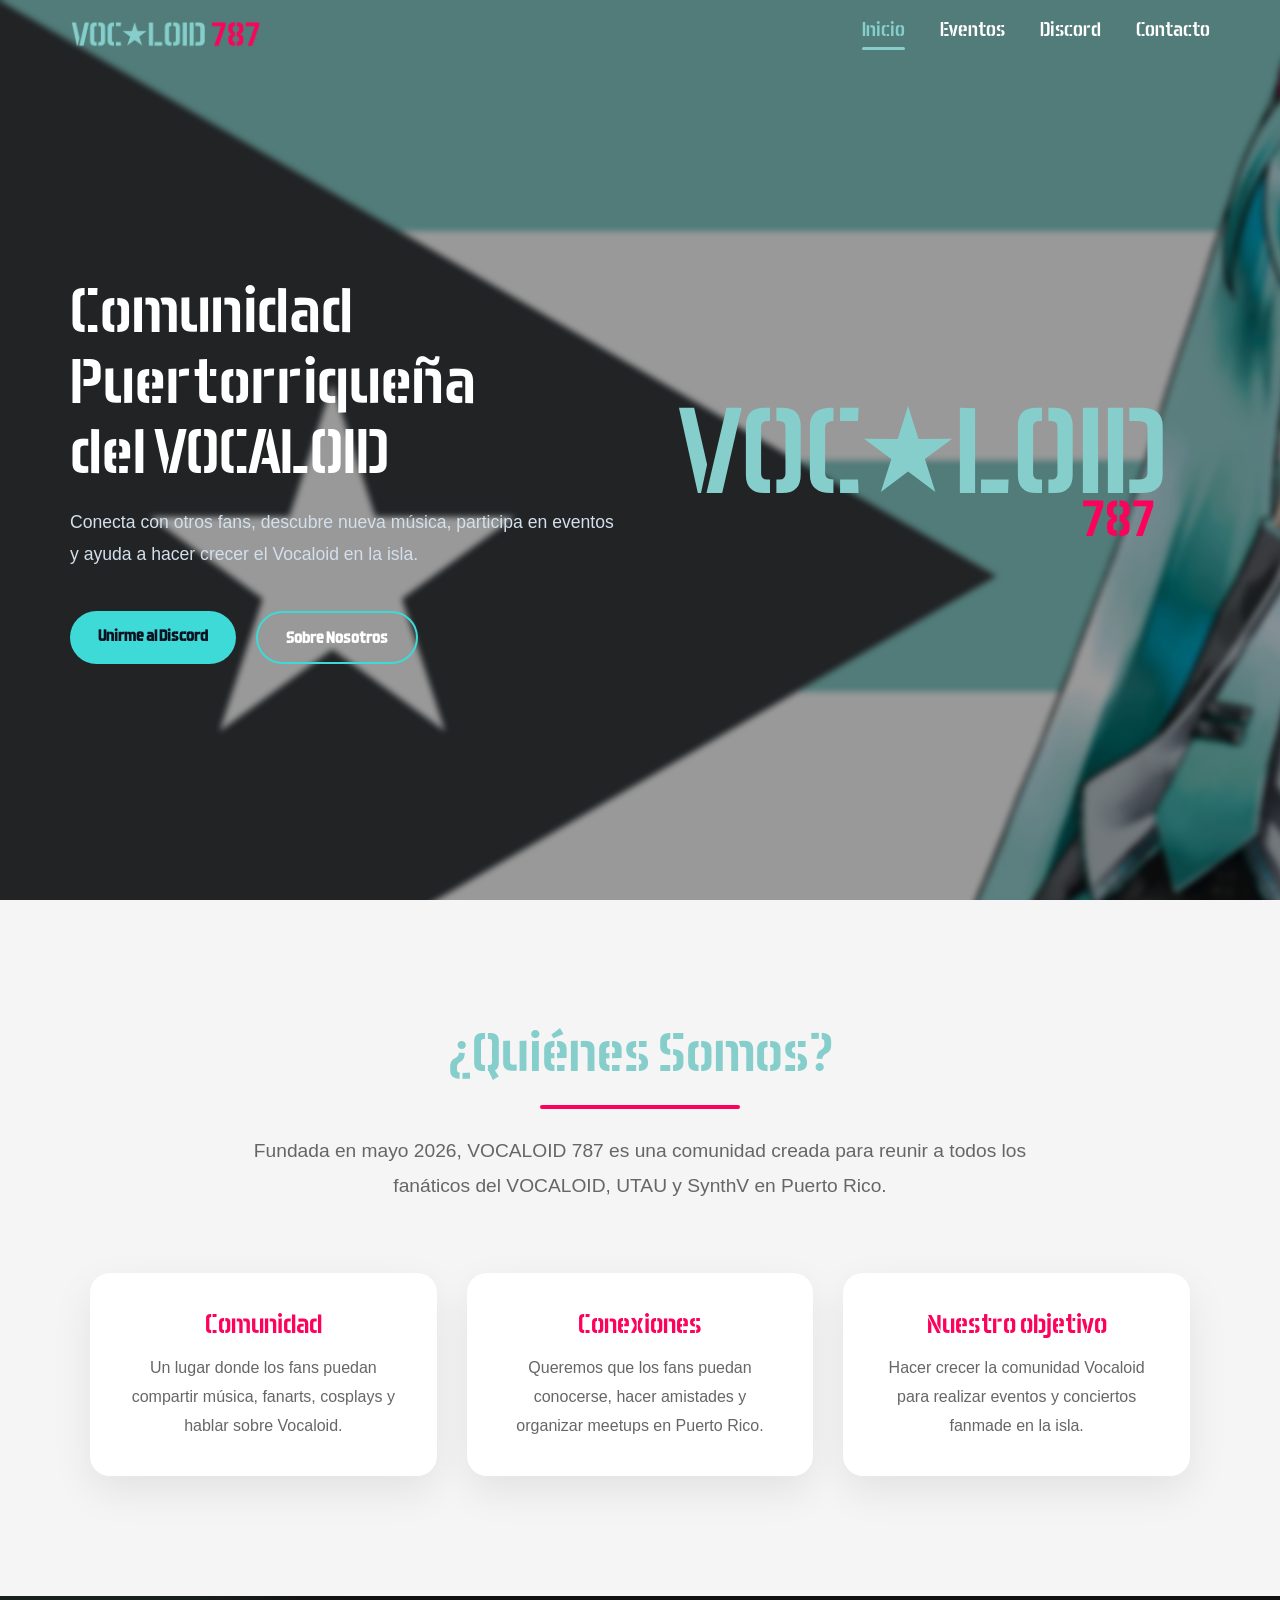
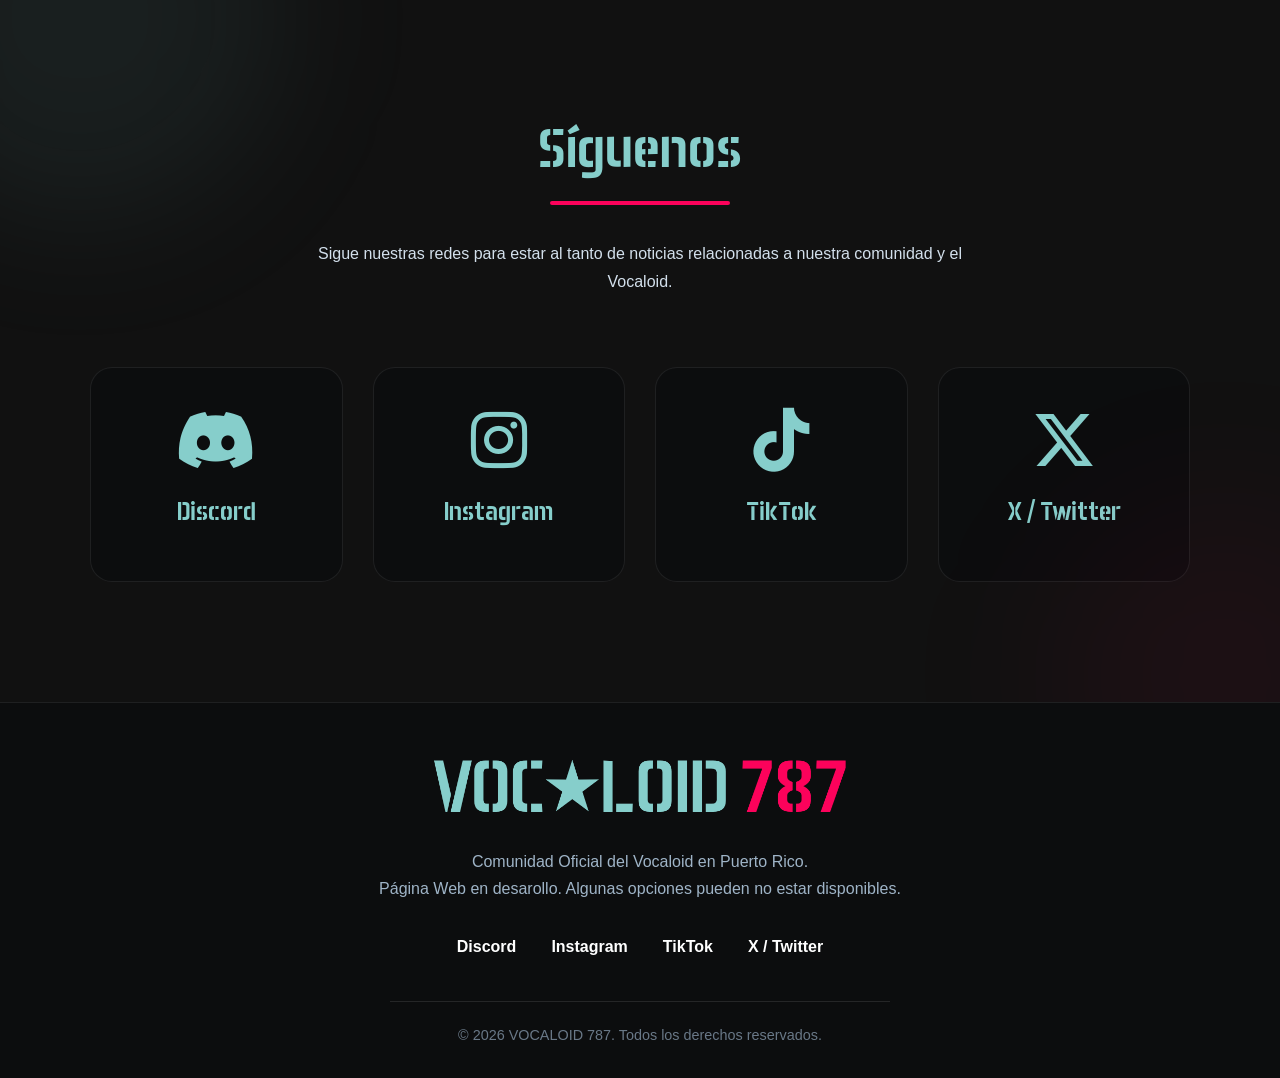
==== index.html @ 1a33de83 "Update index.html" ====
<!DOCTYPE html>
<html lang="es">
<head>
    <meta charset="UTF-8">
    <meta name="viewport" content="width=device-width, initial-scale=1.0">
    <link rel="icon" type="image/png" href="img/icon.png">
    <link rel="stylesheet" href="https://cdnjs.cloudflare.com/ajax/libs/font-awesome/6.7.2/css/all.min.css">
    <link rel="stylesheet" href="css/reset.css?v=4">
    <link rel="stylesheet" href="css/main.css?v=4">
    <title>VOCALOID 787</title>
</head>
<body>

<header>
    <nav class="navbar">

        <a href="index" class="logo-link">
            <img src="img/logo_footer.png" alt="Vocaloid 787 Logo" class="logo">
        </a>

        <ul class="nav-links">
            <li><a href="index" class="active">Inicio</a></li>
            <li><a href="eventos">Eventos</a></li>
            <li><a href="ds">Discord</a></li>
            <li><a href="contacto">Contacto</a></li>
        </ul>

        <button class="menu-toggle" aria-label="Abrir menú">

            <span class="bar"></span>
            <span class="bar"></span>
            <span class="bar"></span>

        </button>

    </nav>
</header>
<div class="menu-overlay"></div>

<section class="hero">

    <div class="hero-content">

        <h1>Comunidad Puertorriqueña <br>del VOCALOID</h1>

        <p>
            Conecta con otros fans, descubre nueva música,
            participa en eventos y ayuda a hacer crecer
            el Vocaloid en la isla.
        </p>

        <div class="buttons">
            <a href="ds" class="btn primary">Unirme al Discord</a>
            <a href="#about_us" class="btn secondary">Sobre Nosotros</a>
        </div>
    </div>

    <div class="hero-image">

        <img src="img/logo_transparent.png" alt="Vocaloid 787 Logo">

    </div>

</section>
<section class="about-us" id="about_us">

    <div class="about-container">

        <h2>¿Quiénes Somos?</h2>

        <p class="about-intro reveal">
            Fundada en mayo 2026, <b>VOCALOID 787</b> es una comunidad creada para reunir a todos los
            fanáticos del VOCALOID, UTAU y SynthV en Puerto Rico.
        </p>

        <div class="about-grid">

            <div class="about-card reveal">
                <h3>Comunidad</h3>
                <p>
                    Un lugar donde los fans puedan compartir música,
                    fanarts, cosplays y hablar sobre Vocaloid.
                </p>
            </div>

            <div class="about-card reveal">
                <h3>Conexiones</h3>
                <p>
                    Queremos que los fans puedan conocerse, hacer amistades
                    y organizar meetups en Puerto Rico.
                </p>
            </div>

            <div class="about-card reveal">
                <h3>Nuestro objetivo</h3>
                <p>
                    Hacer crecer la comunidad Vocaloid para realizar eventos
                    y conciertos fanmade en la isla.
                </p>
            </div>

        </div>

    </div>

</section>
<section class="socials">

    <div class="socials-container">

        <h2 class="reveal">Síguenos</h2>

        <p class="socials-intro reveal">

            Sigue nuestras redes para estar al tanto de noticias
            relacionadas a nuestra comunidad y el Vocaloid.

        </p>

        <div class="socials-grid">

            <a href="https://discord.gg/kscYdP2XNV"
               target="_blank"
               class="social-card reveal">

                <i class="fa-brands fa-discord"></i>

                <h3>Discord</h3>

            </a>

            <a href="https://www.instagram.com/vocaloid787/"
               target="_blank"
               class="social-card reveal">

                <i class="fa-brands fa-instagram"></i>

                <h3>Instagram</h3>

            </a>

            <a href="https://www.tiktok.com/@vocaloid787"
               target="_blank"
               class="social-card reveal">

                <i class="fa-brands fa-tiktok"></i>

                <h3>TikTok</h3>

            </a>

            <a href="https://x.com/Vocaloid787"
               target="_blank"
               class="social-card reveal">

                <i class="fa-brands fa-x-twitter"></i>

                <h3>X / Twitter</h3>

            </a>

        </div>

    </div>

</section>
<footer>

    <div class="footer-content">

            <img 
                src="img/logo_footer.png" 
                alt="VOCALOID 787"
                class="footer-logo"
            >

            <p class="footer-description">
                Comunidad Oficial del Vocaloid en Puerto Rico.
                <br>
                <i>Página Web en desarollo. Algunas opciones pueden no estar disponibles.</i>
            </p>


            <div class="footer-social">

                <a href="https://discord.gg/kscYdP2XNV">Discord</a>
                <a href="https://www.instagram.com/vocaloid787/">Instagram</a>
                <a href="https://www.tiktok.com/@vocaloid787">TikTok</a>
                <a href="https://x.com/Vocaloid787">X / Twitter</a>

            </div>


            <div class="footer-line"></div>


            <p class="footer-copy">
                © 2026 VOCALOID 787. Todos los derechos reservados.
            </p>


        </div>


</footer>


<button id="backToTop">

    ↑
    <span>Ir Arriba</span>

</button>

<script src="js/script.js?v=2" defer></script>

</body>
</html>
---- css/main.css ----
@font-face {
  font-family: "Miku";
  src: url('../font/Miku.ttf') format('truetype');
}
html {
    scroll-behavior:smooth;
}
*{
    margin:0;
    padding:0;
    box-sizing:border-box;
    
}

body{
    font-family:"Miku",sans-serif;
    /*background:#07111f;*/
    background-image: url(../img/hero_background.png);
    background-size: 1920px;
    /*background-size:cover;
    background-position:center;
    background-repeat:no-repeat;*/
    display:flex;
    flex-direction:column;
    min-height:100vh;
    color:white;
    padding-top:80px;

    animation:fadeIn .8s ease;
}

/* NAVBAR */

header{
    position:fixed;
    top:0;
    left:0;
    width:100%;
    z-index:999;

    /*backdrop-filter:blur(5px);
    /*border-bottom:1px solid rgba(255,255,255,.08);*/

    transition:.3s;
}

header.scrolled{

    background: #0C0D0E;
    box-shadow:0 8px 30px rgba(0,0,0,.35);

}

.navbar{
    max-width:1200px;
    margin:auto;

    display:flex;
    justify-content:space-between;
    align-items:center;

    padding:18px 30px;

    background: transparent;

}

.logo{
    height: 30px;
    width: auto;

    object-fit: contain;

    aspect-ratio: auto;

    display: block;

    animation:logoAppear .8s ease;
}

.nav-links{
    display:flex;
    list-style:none;
    gap:35px;
}

.nav-links a{
    text-decoration:none;
    color:white;
    font-size: 20px;
    transition:.3s;
}

.nav-links a:hover{
    color:#86cecb;
}

.nav-links a.active{

    color:#86cecb;

}

.nav-links a.active::after{

    content:"";

    display:block;

    width:100%;

    height:3px;

    background:#86cecb;

    margin-top:6px;

    border-radius:20px;

}

.menu-overlay{

    position:fixed;

    inset:0;

    background:rgba(0,0,0,.45);

    opacity:0;

    visibility:hidden;

    transition:.35s;

    z-index:998;

}

.menu-overlay.active{

    opacity:1;

    visibility:visible;

}

/* HERO */

.hero{
    /*min-height:50vh;*/
    min-height:calc(100vh - 80px);

    display:flex;
    justify-content:space-between;
    align-items:center;

    max-width:1200px;
    margin:auto;

    padding:10px 30px 50px;
}

.hero-content{
    flex:1;

    animation:slideLeft 1s ease forwards;
}

.tag{
    display:inline-block;
    background:#173653;
    color:#67fff8;

    padding:8px 16px;
    border-radius:30px;

    margin-bottom:25px;
}

.hero h1{
    font-size:4rem;
    line-height:1.1;
    margin-bottom:20px;
}

.hero p{
    color:#d3e0ec;
    font-family: Inter, sans-serif;
    font-size:1.1rem;
    max-width:550px;
    line-height:1.8;
}

.buttons{
    margin-top:40px;
    display:flex;
    gap:20px;
}

.btn{
    /*padding:15px 28px;
    border-radius:50px;
    text-decoration:none;
    font-weight: 600;
    transition:.3s;*/

    padding:15px 28px;

    border-radius:50px;

    text-decoration:none;

    font-weight:600;

    transition:.3s;

}

.btn:hover{

    transform:translateY(-5px) scale(1.04);

    box-shadow:0 10px 25px rgba(61,218,215,.35);

}

.primary{
    background:#3ddad7;
    color:#07111f;
}

.primary:hover{
    transform:translateY(-4px);
}

.secondary{
    border:2px solid #3ddad7;
    color:white;
}

.secondary:hover{
    background:#3ddad7;
    color:#07111f;
}

.stats{
    display:flex;
    gap:60px;
    margin-top:70px;
}

.stats h2{
    color:#3ddad7;
    font-size:2rem;
}

.stats span{
    color:#9fb4c7;
}

/* IMAGE */

.hero-image{
    flex:1;
    display:flex;
    justify-content:center;

    animation:slideRight 1s ease forwards;
}

.hero-image img{
    width:100%;
    max-width:520px;
    animation:float 5s ease-in-out infinite;
}

/* Floating animation */

@keyframes float{

    0%{
        transform:translateY(0px);
    }

    50%{
        transform:translateY(-20px);
    }

    100%{
        transform:translateY(0px);
    }

}

/* About us Section*/

.about-us{

    background:#f5f5f5;
    color:#333;

    padding:120px 20px;

}

.about-container{

    max-width:1100px;
    margin:auto;
    text-align:center;

}

.about-us h2{

    color:#86cecb;
    font-size:3.5rem;
    margin-bottom:25px;

}

.about-us h2::after{

    content:"";

    display:block;

    width: 200px;

    height:4px;

    background:#fc025b;

    margin: 20px auto 0;

    border-radius:20px;

}

.about-card h3{

    color:#fc025b;

    margin-bottom:15px;

    font-size:1.7rem;

}


.about-intro{

    max-width:800px;
    margin:auto;

    color:#666;

    font-size:1.2rem;
    line-height:1.8;

    margin-bottom:70px;

    font-family:Inter,sans-serif;

}

.about-grid{

    display:grid;

    grid-template-columns:repeat(auto-fit,minmax(250px,1fr));

    gap:30px;

}

.about-card{

    background:white;

    padding:35px;

    border-radius:20px;

    box-shadow:0 15px 40px rgba(0,0,0,.08);

    transition:.3s;

}


.about-card:hover{

    transform:translateY(-10px);

    border: 3px solid #86cecb;
    

}

.about-card p{

    color:#666;

    line-height:1.8;

    font-family:Inter,sans-serif;

}

.about-card:nth-child(1){

    transition-delay:.1s;

}

.about-card:nth-child(2){

    transition-delay:.3s;

}

.about-card:nth-child(3){

    transition-delay:.5s;

}

/* SOCIALS */

.socials{

    padding:120px 20px;

    position:relative;

    overflow:hidden;

    background:#111;

}

.socials::before{

    content:"";

    position:absolute;

    width:400px;
    height:400px;

    border-radius:50%;

    background:rgba(134,206,203,.08);

    top:-180px;
    left:-120px;

    filter:blur(70px);

}

.socials::after{

    content:"";

    position:absolute;

    width:350px;
    height:350px;

    border-radius:50%;

    background:rgba(252,2,91,.05);

    bottom:-150px;
    right:-120px;

    filter:blur(80px);

}

.socials-container{

    max-width:1100px;

    margin:auto;

    text-align:center;

}

.socials h2{

    font-size:3.5rem;

    color:#86cecb;

}

.socials h2::after{

    content:"";

    display:block;

    width:180px;

    height:4px;

    background:#fc025b;

    margin:20px auto 0;

    border-radius:30px;

}

.socials-intro{

    margin:35px auto 70px;

    max-width:700px;

    color:#d3e0ec;

    font-family:Inter,sans-serif;

    line-height:1.8;

}

.socials-grid{

    display:grid;

    grid-template-columns:repeat(auto-fit,minmax(220px,1fr));

    gap:30px;

}

.social-card{

    background:#0C0D0E;

    border:1px solid rgba(255,255,255,.08);

    border-radius:22px;

    padding:40px 30px;

    text-decoration:none;

    color:white;

    transition:.35s;

}

.social-card:hover{

    transform:translateY(-12px);

    border-color:#86cecb;

    box-shadow:0 15px 40px rgba(134,206,203,.2);

}

.social-card img{

    width:70px;

    margin-bottom:25px;

}

.social-card h3{

    font-size:1.6rem;

    margin-bottom:15px;

    color:#86cecb;

}

.social-card p{

    font-family:Inter,sans-serif;

    color:#b8c4cf;

    line-height:1.7;

}

.social-card i{

    font-size:4rem;

    color:#86cecb;

    margin-bottom:25px;

    transition:.3s;

}

.social-card:hover i{

    transform:scale(1.15) rotate(5deg);

    color:#3ddad7;

}



.social-card:nth-child(1){

    transition-delay:.1s;

}

.social-card:nth-child(2){

    transition-delay:.25s;

}

.social-card:nth-child(3){

    transition-delay:.4s;

}

.social-card:nth-child(4){

    transition-delay:.55s;

}

/* Button to top*/
#backToTop{

    position:fixed;

    right:20px;
    bottom:54px;

    background:none;

    border:none;

    color:#86cecb;

    cursor:pointer;

    display:flex;

    flex-direction:column;

    align-items:center;

    gap:10px;


    opacity:0;

    pointer-events:none;

    transition:.3s;

}


#backToTop span{

    writing-mode:vertical-rl;

    transform:rotate(180deg);

    font-family:Inter,sans-serif;

    font-size:.8rem;

    font-weight:bold;

}


#backToTop.show{

    opacity:1;

    pointer-events:auto;

}


#backToTop:hover{

    color:#4de8e1;

}

/*CONTACT*/

.contact-section{

    background:#f5f5f5;

    padding:120px 20px;

}

.contact-container{

    max-width:1200px;

    margin:auto;

    display:grid;

    grid-template-columns:1fr 1fr;

    gap:60px;

    align-items:center;

}

.contact-info h2{

    font-size:3rem;

    color:#86cecb;

    margin-bottom:20px;

}

.contact-info p{

    font-family:Inter,sans-serif;

    color: #666;

    line-height:1.8;

    margin-bottom:40px;

}

.contact-details{

    display:flex;

    flex-direction:column;

    gap:25px;

}

.contact-item h3{

    color:#fc025b;

    margin-bottom:5px;

}

.contact-item span{

    font-family:Inter,sans-serif;

    color: #666;

}

.contact-item:nth-child(1){

    transition-delay:.15s;

}

.contact-item:nth-child(2){

    transition-delay:.3s;

}

.contact-item:nth-child(3){

    transition-delay:.45s;

}

.contact-form{

    background: #0C0D0E;

    backdrop-filter:blur(20px);

    border:1px solid rgba(255,255,255,.08);

    border-radius:25px;

    padding:40px;

    box-shadow:0 15px 45px rgba(0,0,0,.35);

    opacity:0;

    transform:translateX(80px) scale(.95);

    transition:all .9s ease;

}

.contact-form.active{

    opacity:1;

    transform:translateX(0) scale(1);

}

.input-group{

    margin-bottom:20px;

}

.contact-form input,
.contact-form textarea{

    width:100%;

    padding:18px 20px;

    border:none;

    border-radius:15px;

    background:rgba(255,255,255,.08);

    color:white;

    font-size:16px;

    font-family:Inter,sans-serif;

    outline:none;

    transition:.35s;

}

.contact-form textarea{

    resize:none;

}

.contact-form input::placeholder,
.contact-form textarea::placeholder{

    color:#9fb4c7;

}

.contact-form input:focus,
.contact-form textarea:focus{

    border:2px solid #86cecb;

    box-shadow:
        0 0 8px rgba(134,206,203,.35),
        0 0 20px rgba(134,206,203,.15);

    background:rgba(255,255,255,.1);

    transform:translateY(-3px);

    /*box-shadow:0 8px 20px rgba(61,218,215,.15);*/

    

}

.send-btn{

    width:100%;

    padding:18px;

    border:none;

    border-radius:50px;

    background:#3ddad7;

    color:#07111f;

    font-family:"Miku",sans-serif;

    font-size:1.2rem;

    cursor:pointer;

    transition:.3s;

}

.send-btn:hover{

    transform:translateY(-5px) scale(1.03);

    box-shadow:0 12px 30px rgba(61,218,215,.35);

}

.send-btn:active{

    transform:scale(.97);

}

/* toast */

.toast{

    position:fixed;

    top:100px;
    right:25px;

    background:#111;

    color:white;

    padding:18px 26px;

    border-left:5px solid #3ddad7;

    border-radius:15px;

    box-shadow:0 15px 35px rgba(0,0,0,.25);

    font-family:Inter,sans-serif;

    opacity:0;

    transform:translateX(120%);

    transition:.35s;

    z-index:99999;

}

.toast.show{

    opacity:1;

    transform:translateX(0);

}

.toast.success{

    border-color:#3ddad7;

}

.toast.error{

    border-color:#fc025b;

}

/* FOOTER */

footer{

    background:#0C0D0E;

    border-top:1px solid rgba(255,255,255,.08);

    padding:50px 20px 35px;

}


.footer-content{

    max-width:900px;

    margin:auto;

    text-align:center;

}


/* LOGO */

.footer-logo{

    width:420px;

    max-width:80%;

    margin-bottom:25px;

}


/* DESCRIPTION */

.footer-description{

    font-family:Inter,sans-serif;

    color:#9fb4c7;

    line-height:1.7;

    margin-bottom:35px;

}



/* SOCIAL LINKS */

.footer-social{

    display:flex;

    justify-content:center;

    gap:35px;

}


.footer-social a{

    font-family:Inter,sans-serif;

    color:white;

    text-decoration:none;

    font-weight:600;

    transition:.3s;

}


.footer-social a:hover{

    color:#86cecb;

}


/* LINE */

.footer-line{

    height:1px;

    background:rgba(255,255,255,.1);

    max-width:500px;

    margin:45px auto 25px;

}


/* COPYRIGHT */

.footer-copy{

    font-family:Inter,sans-serif;

    color:#697887;

    font-size:.9rem;

}

.menu-toggle{

    display:none;

    background:none;
    border:none;

    cursor:pointer;

    z-index:1001;

    padding:8px;

}

.bar{

    display:block;

    width:26px;

    height:3px;

    margin:5px auto;

    background:white;

    border-radius:20px;

    transition:all .35s ease;

}

.menu-toggle.active .bar:nth-child(1){

    transform:translateY(8px) rotate(45deg);

}

.menu-toggle.active .bar:nth-child(2){

    opacity:0;

}

.menu-toggle.active .bar:nth-child(3){

    transform:translateY(-8px) rotate(-45deg);

}

/* PAGE LOAD ANIMATIONS */

@keyframes fadeIn{

    from{
        opacity:0;
    }

    to{
        opacity:1;
    }

}

@keyframes slideLeft{

    from{
        opacity:0;
        transform:translateX(-80px);
    }

    to{
        opacity:1;
        transform:translateX(0);
    }

}

@keyframes slideRight{

    from{
        opacity:0;
        transform:translateX(80px);
    }

    to{
        opacity:1;
        transform:translateX(0);
    }

}

@keyframes logoAppear{

    from{

        opacity:0;

        transform:scale(.7);

    }

    to{

        opacity:1;

        transform:scale(1);

    }

}

/* SCROLL ANIMATIONS */

.reveal{

    opacity:0;

    transform:translateY(60px);

    transition:all .8s ease;

}

.reveal.active{

    opacity:1;

    transform:translateY(0);

}

/* REVEAL LEFT */

.reveal-left{

    opacity:0;

    transform:translateX(-80px);

    transition:all .8s ease;

}

.reveal-left.active{

    opacity:1;

    transform:translateX(0);

}

/* REVEAL RIGHT */

.reveal-right{

    opacity:0;

    transform:translateX(80px);

    transition:all .8s ease;

}

.reveal-right.active{

    opacity:1;

    transform:translateX(0);

}

/* Responsive */

@media(max-width:900px){

.hero{

    flex-direction:column-reverse;
    text-align:center;

}

    .hero-image{

        width:100%;

        display:flex;
        justify-content:center;

        

    }


    .hero-image img{

        width:70%;

        max-width:300px;

        object-fit:contain;

    }

.hero p{

    margin:auto;

}

.buttons{

    justify-content:center;

}

.stats{

    justify-content:center;

    flex-wrap:wrap;

}

.hero h1{

    font-size:2.8rem;

}

.hero-image{

    margin-bottom:50px;

}

.contact-container{

    grid-template-columns:1fr;

}

.contact-info{

    text-align:center;

}

.footer-container{

    grid-template-columns:1fr;

    text-align:center;

}

.footer-links,
.footer-social{

    align-items:center;

}

    .menu-toggle{
        display:block;
        z-index:1001;
    }

    .nav-links{

           position:fixed;

    top: 0;
        right: -100%;
    
        width: 260px;
        height: 100vh;
    
        background: rgba(12, 13, 14, .90);
        backdrop-filter: blur(20px);
        -webkit-backdrop-filter: blur(20px);
    
        border-left: 1px solid rgba(255, 255, 255, .08);
    
        display: flex;
        flex-direction: column;
    
        padding: 100px 30px;
    
        gap: 25px;
    
        transition: right .35s ease;

    }

    .nav-links.active{
        right:0;
    }
}
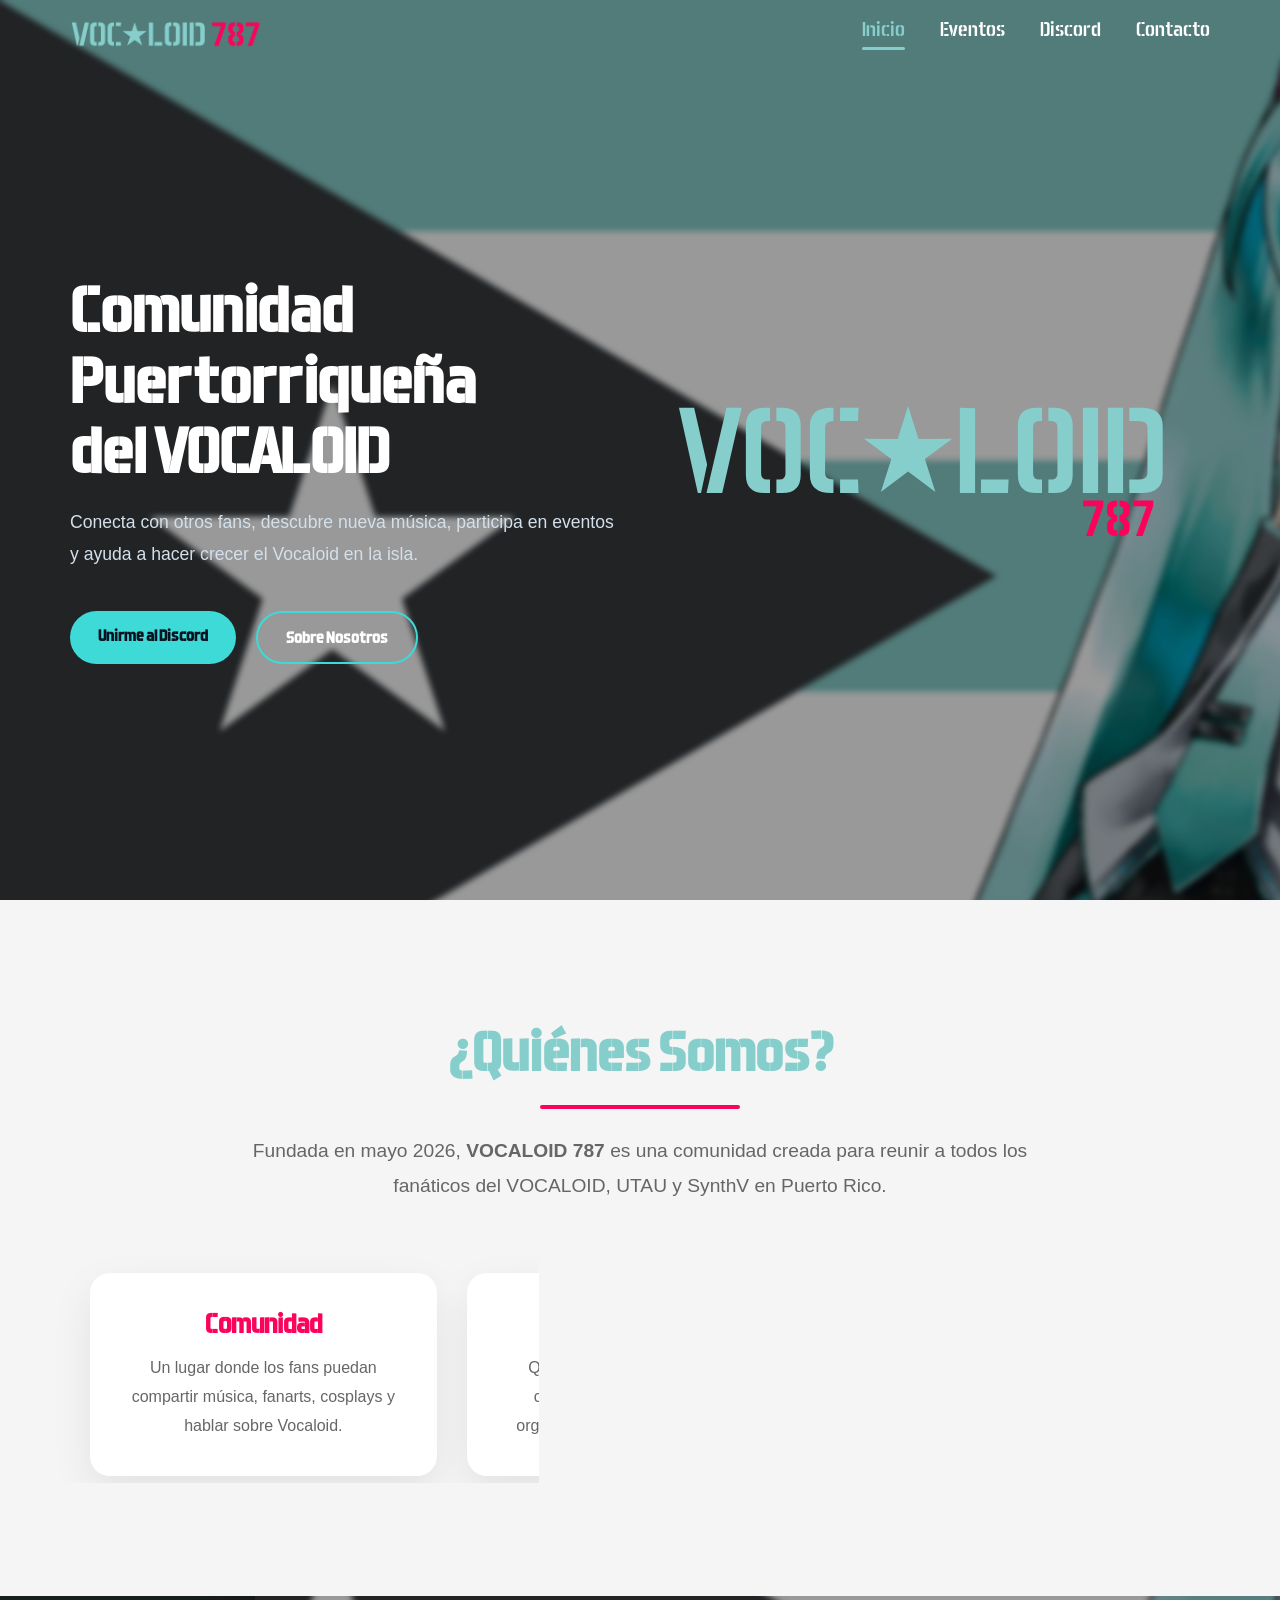
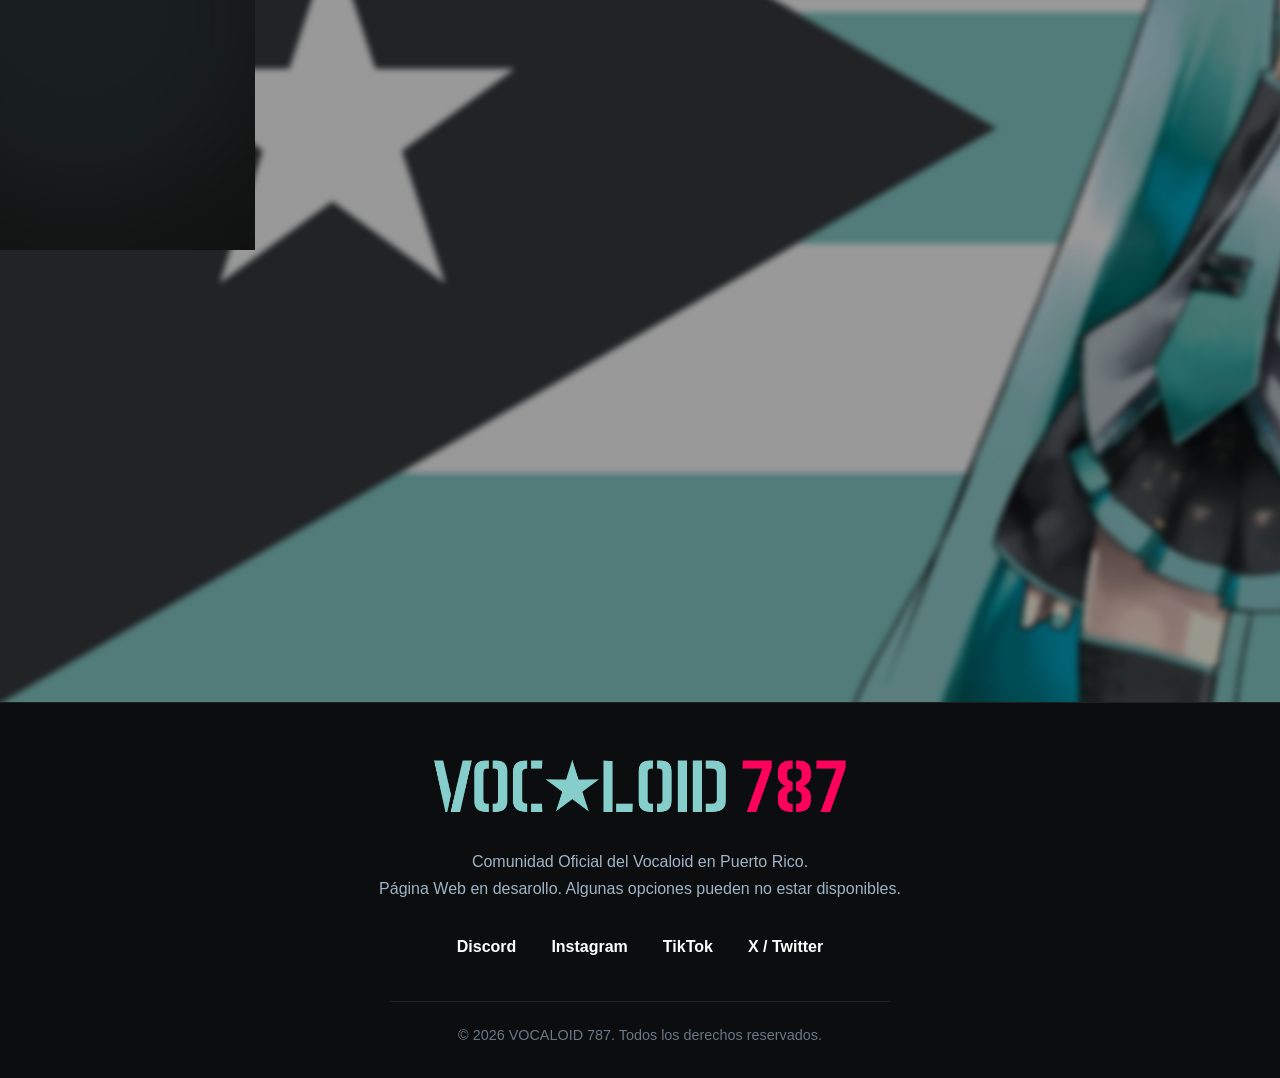
==== commit 6836e9a1: "Update index.html" ====
--- a/index.html
+++ b/index.html
@@ -5,8 +5,8 @@
     <meta name="viewport" content="width=device-width, initial-scale=1.0">
     <link rel="icon" type="image/png" href="img/icon.png">
     <link rel="stylesheet" href="https://cdnjs.cloudflare.com/ajax/libs/font-awesome/6.7.2/css/all.min.css">
-    <link rel="stylesheet" href="css/reset.css?v=4">
-    <link rel="stylesheet" href="css/main.css?v=4">
+    <link rel="stylesheet" href="css/reset.css?v=7">
+    <link rel="stylesheet" href="css/main.css?v=7">
     <title>VOCALOID 787</title>
 </head>
 <body>
@@ -212,7 +212,7 @@
 
 </button>
 
-<script src="js/script.js?v=2" defer></script>
+<script src="js/script.js?v=3" defer></script>
 
 </body>
 </html>
--- a/css/main.css
+++ b/css/main.css
@@ -1,1401 +1,1405 @@
-@font-face {
-  font-family: "Miku";
-  src: url('../font/Miku.ttf') format('truetype');
-}
-html {
-    scroll-behavior:smooth;
-}
-*{
-    margin:0;
-    padding:0;
-    box-sizing:border-box;
-    
-}
-
-body{
-    font-family:"Miku",sans-serif;
-    /*background:#07111f;*/
-    background-image: url(../img/hero_background.png);
-    background-size: 1920px;
-    /*background-size:cover;
-    background-position:center;
-    background-repeat:no-repeat;*/
-    display:flex;
-    flex-direction:column;
-    min-height:100vh;
-    color:white;
-    padding-top:80px;
-
-    animation:fadeIn .8s ease;
-}
-
-/* NAVBAR */
-
-header{
-    position:fixed;
-    top:0;
-    left:0;
-    width:100%;
-    z-index:999;
-
-    /*backdrop-filter:blur(5px);
-    /*border-bottom:1px solid rgba(255,255,255,.08);*/
-
-    transition:.3s;
-}
-
-header.scrolled{
-
-    background: #0C0D0E;
-    box-shadow:0 8px 30px rgba(0,0,0,.35);
-
-}
-
-.navbar{
-    max-width:1200px;
-    margin:auto;
-
-    display:flex;
-    justify-content:space-between;
-    align-items:center;
-
-    padding:18px 30px;
-
-    background: transparent;
-
-}
-
-.logo{
-    height: 30px;
-    width: auto;
-
-    object-fit: contain;
-
-    aspect-ratio: auto;
-
-    display: block;
-
-    animation:logoAppear .8s ease;
-}
-
-.nav-links{
-    display:flex;
-    list-style:none;
-    gap:35px;
-}
-
-.nav-links a{
-    text-decoration:none;
-    color:white;
-    font-size: 20px;
-    transition:.3s;
-}
-
-.nav-links a:hover{
-    color:#86cecb;
-}
-
-.nav-links a.active{
-
-    color:#86cecb;
-
-}
-
-.nav-links a.active::after{
-
-    content:"";
-
-    display:block;
-
-    width:100%;
-
-    height:3px;
-
-    background:#86cecb;
-
-    margin-top:6px;
-
-    border-radius:20px;
-
-}
-
-.menu-overlay{
-
-    position:fixed;
-
-    inset:0;
-
-    background:rgba(0,0,0,.45);
-
-    opacity:0;
-
-    visibility:hidden;
-
-    transition:.35s;
-
-    z-index:998;
-
-}
-
-.menu-overlay.active{
-
-    opacity:1;
-
-    visibility:visible;
-
-}
-
-/* HERO */
-
-.hero{
-    /*min-height:50vh;*/
-    min-height:calc(100vh - 80px);
-
-    display:flex;
-    justify-content:space-between;
-    align-items:center;
-
-    max-width:1200px;
-    margin:auto;
-
-    padding:10px 30px 50px;
-}
-
-.hero-content{
-    flex:1;
-
-    animation:slideLeft 1s ease forwards;
-}
-
-.tag{
-    display:inline-block;
-    background:#173653;
-    color:#67fff8;
-
-    padding:8px 16px;
-    border-radius:30px;
-
-    margin-bottom:25px;
-}
-
-.hero h1{
-    font-size:4rem;
-    line-height:1.1;
-    margin-bottom:20px;
-}
-
-.hero p{
-    color:#d3e0ec;
-    font-family: Inter, sans-serif;
-    font-size:1.1rem;
-    max-width:550px;
-    line-height:1.8;
-}
-
-.buttons{
-    margin-top:40px;
-    display:flex;
-    gap:20px;
-}
-
-.btn{
-    /*padding:15px 28px;
-    border-radius:50px;
-    text-decoration:none;
-    font-weight: 600;
-    transition:.3s;*/
-
-    padding:15px 28px;
-
-    border-radius:50px;
-
-    text-decoration:none;
-
-    font-weight:600;
-
-    transition:.3s;
-
-}
-
-.btn:hover{
-
-    transform:translateY(-5px) scale(1.04);
-
-    box-shadow:0 10px 25px rgba(61,218,215,.35);
-
-}
-
-.primary{
-    background:#3ddad7;
-    color:#07111f;
-}
-
-.primary:hover{
-    transform:translateY(-4px);
-}
-
-.secondary{
-    border:2px solid #3ddad7;
-    color:white;
-}
-
-.secondary:hover{
-    background:#3ddad7;
-    color:#07111f;
-}
-
-.stats{
-    display:flex;
-    gap:60px;
-    margin-top:70px;
-}
-
-.stats h2{
-    color:#3ddad7;
-    font-size:2rem;
-}
-
-.stats span{
-    color:#9fb4c7;
-}
-
-/* IMAGE */
-
-.hero-image{
-    flex:1;
-    display:flex;
-    justify-content:center;
-
-    animation:slideRight 1s ease forwards;
-}
-
-.hero-image img{
-    width:100%;
-    max-width:520px;
-    animation:float 5s ease-in-out infinite;
-}
-
-/* Floating animation */
-
-@keyframes float{
-
-    0%{
-        transform:translateY(0px);
-    }
-
-    50%{
-        transform:translateY(-20px);
-    }
-
-    100%{
-        transform:translateY(0px);
-    }
-
-}
-
-/* About us Section*/
-
-.about-us{
-
-    background:#f5f5f5;
-    color:#333;
-
-    padding:120px 20px;
-
-}
-
-.about-container{
-
-    max-width:1100px;
-    margin:auto;
-    text-align:center;
-
-}
-
-.about-us h2{
-
-    color:#86cecb;
-    font-size:3.5rem;
-    margin-bottom:25px;
-
-}
-
-.about-us h2::after{
-
-    content:"";
-
-    display:block;
-
-    width: 200px;
-
-    height:4px;
-
-    background:#fc025b;
-
-    margin: 20px auto 0;
-
-    border-radius:20px;
-
-}
-
-.about-card h3{
-
-    color:#fc025b;
-
-    margin-bottom:15px;
-
-    font-size:1.7rem;
-
-}
-
-
-.about-intro{
-
-    max-width:800px;
-    margin:auto;
-
-    color:#666;
-
-    font-size:1.2rem;
-    line-height:1.8;
-
-    margin-bottom:70px;
-
-    font-family:Inter,sans-serif;
-
-}
-
-.about-grid{
-
-    display:grid;
-
-    grid-template-columns:repeat(auto-fit,minmax(250px,1fr));
-
-    gap:30px;
-
-}
-
-.about-card{
-
-    background:white;
-
-    padding:35px;
-
-    border-radius:20px;
-
-    box-shadow:0 15px 40px rgba(0,0,0,.08);
-
-    transition:.3s;
-
-}
-
-
-.about-card:hover{
-
-    transform:translateY(-10px);
-
-    border: 3px solid #86cecb;
-    
-
-}
-
-.about-card p{
-
-    color:#666;
-
-    line-height:1.8;
-
-    font-family:Inter,sans-serif;
-
-}
-
-.about-card:nth-child(1){
-
-    transition-delay:.1s;
-
-}
-
-.about-card:nth-child(2){
-
-    transition-delay:.3s;
-
-}
-
-.about-card:nth-child(3){
-
-    transition-delay:.5s;
-
-}
-
-/* SOCIALS */
-
-.socials{
-
-    padding:120px 20px;
-
-    position:relative;
-
-    overflow:hidden;
-
-    background:#111;
-
-}
-
-.socials::before{
-
-    content:"";
-
-    position:absolute;
-
-    width:400px;
-    height:400px;
-
-    border-radius:50%;
-
-    background:rgba(134,206,203,.08);
-
-    top:-180px;
-    left:-120px;
-
-    filter:blur(70px);
-
-}
-
-.socials::after{
-
-    content:"";
-
-    position:absolute;
-
-    width:350px;
-    height:350px;
-
-    border-radius:50%;
-
-    background:rgba(252,2,91,.05);
-
-    bottom:-150px;
-    right:-120px;
-
-    filter:blur(80px);
-
-}
-
-.socials-container{
-
-    max-width:1100px;
-
-    margin:auto;
-
-    text-align:center;
-
-}
-
-.socials h2{
-
-    font-size:3.5rem;
-
-    color:#86cecb;
-
-}
-
-.socials h2::after{
-
-    content:"";
-
-    display:block;
-
-    width:180px;
-
-    height:4px;
-
-    background:#fc025b;
-
-    margin:20px auto 0;
-
-    border-radius:30px;
-
-}
-
-.socials-intro{
-
-    margin:35px auto 70px;
-
-    max-width:700px;
-
-    color:#d3e0ec;
-
-    font-family:Inter,sans-serif;
-
-    line-height:1.8;
-
-}
-
-.socials-grid{
-
-    display:grid;
-
-    grid-template-columns:repeat(auto-fit,minmax(220px,1fr));
-
-    gap:30px;
-
-}
-
-.social-card{
-
-    background:#0C0D0E;
-
-    border:1px solid rgba(255,255,255,.08);
-
-    border-radius:22px;
-
-    padding:40px 30px;
-
-    text-decoration:none;
-
-    color:white;
-
-    transition:.35s;
-
-}
-
-.social-card:hover{
-
-    transform:translateY(-12px);
-
-    border-color:#86cecb;
-
-    box-shadow:0 15px 40px rgba(134,206,203,.2);
-
-}
-
-.social-card img{
-
-    width:70px;
-
-    margin-bottom:25px;
-
-}
-
-.social-card h3{
-
-    font-size:1.6rem;
-
-    margin-bottom:15px;
-
-    color:#86cecb;
-
-}
-
-.social-card p{
-
-    font-family:Inter,sans-serif;
-
-    color:#b8c4cf;
-
-    line-height:1.7;
-
-}
-
-.social-card i{
-
-    font-size:4rem;
-
-    color:#86cecb;
-
-    margin-bottom:25px;
-
-    transition:.3s;
-
-}
-
-.social-card:hover i{
-
-    transform:scale(1.15) rotate(5deg);
-
-    color:#3ddad7;
-
-}
-
-
-
-.social-card:nth-child(1){
-
-    transition-delay:.1s;
-
-}
-
-.social-card:nth-child(2){
-
-    transition-delay:.25s;
-
-}
-
-.social-card:nth-child(3){
-
-    transition-delay:.4s;
-
-}
-
-.social-card:nth-child(4){
-
-    transition-delay:.55s;
-
-}
-
-/* Button to top*/
-#backToTop{
-
-    position:fixed;
-
-    right:20px;
-    bottom:54px;
-
-    background:none;
-
-    border:none;
-
-    color:#86cecb;
-
-    cursor:pointer;
-
-    display:flex;
-
-    flex-direction:column;
-
-    align-items:center;
-
-    gap:10px;
-
-
-    opacity:0;
-
-    pointer-events:none;
-
-    transition:.3s;
-
-}
-
-
-#backToTop span{
-
-    writing-mode:vertical-rl;
-
-    transform:rotate(180deg);
-
-    font-family:Inter,sans-serif;
-
-    font-size:.8rem;
-
-    font-weight:bold;
-
-}
-
-
-#backToTop.show{
-
-    opacity:1;
-
-    pointer-events:auto;
-
-}
-
-
-#backToTop:hover{
-
-    color:#4de8e1;
-
-}
-
-/*CONTACT*/
-
-.contact-section{
-
-    background:#f5f5f5;
-
-    padding:120px 20px;
-
-}
-
-.contact-container{
-
-    max-width:1200px;
-
-    margin:auto;
-
-    display:grid;
-
-    grid-template-columns:1fr 1fr;
-
-    gap:60px;
-
-    align-items:center;
-
-}
-
-.contact-info h2{
-
-    font-size:3rem;
-
-    color:#86cecb;
-
-    margin-bottom:20px;
-
-}
-
-.contact-info p{
-
-    font-family:Inter,sans-serif;
-
-    color: #666;
-
-    line-height:1.8;
-
-    margin-bottom:40px;
-
-}
-
-.contact-details{
-
-    display:flex;
-
-    flex-direction:column;
-
-    gap:25px;
-
-}
-
-.contact-item h3{
-
-    color:#fc025b;
-
-    margin-bottom:5px;
-
-}
-
-.contact-item span{
-
-    font-family:Inter,sans-serif;
-
-    color: #666;
-
-}
-
-.contact-item:nth-child(1){
-
-    transition-delay:.15s;
-
-}
-
-.contact-item:nth-child(2){
-
-    transition-delay:.3s;
-
-}
-
-.contact-item:nth-child(3){
-
-    transition-delay:.45s;
-
-}
-
-.contact-form{
-
-    background: #0C0D0E;
-
-    backdrop-filter:blur(20px);
-
-    border:1px solid rgba(255,255,255,.08);
-
-    border-radius:25px;
-
-    padding:40px;
-
-    box-shadow:0 15px 45px rgba(0,0,0,.35);
-
-    opacity:0;
-
-    transform:translateX(80px) scale(.95);
-
-    transition:all .9s ease;
-
-}
-
-.contact-form.active{
-
-    opacity:1;
-
-    transform:translateX(0) scale(1);
-
-}
-
-.input-group{
-
-    margin-bottom:20px;
-
-}
-
-.contact-form input,
-.contact-form textarea{
-
-    width:100%;
-
-    padding:18px 20px;
-
-    border:none;
-
-    border-radius:15px;
-
-    background:rgba(255,255,255,.08);
-
-    color:white;
-
-    font-size:16px;
-
-    font-family:Inter,sans-serif;
-
-    outline:none;
-
-    transition:.35s;
-
-}
-
-.contact-form textarea{
-
-    resize:none;
-
-}
-
-.contact-form input::placeholder,
-.contact-form textarea::placeholder{
-
-    color:#9fb4c7;
-
-}
-
-.contact-form input:focus,
-.contact-form textarea:focus{
-
-    border:2px solid #86cecb;
-
-    box-shadow:
-        0 0 8px rgba(134,206,203,.35),
-        0 0 20px rgba(134,206,203,.15);
-
-    background:rgba(255,255,255,.1);
-
-    transform:translateY(-3px);
-
-    /*box-shadow:0 8px 20px rgba(61,218,215,.15);*/
-
-    
-
-}
-
-.send-btn{
-
-    width:100%;
-
-    padding:18px;
-
-    border:none;
-
-    border-radius:50px;
-
-    background:#3ddad7;
-
-    color:#07111f;
-
-    font-family:"Miku",sans-serif;
-
-    font-size:1.2rem;
-
-    cursor:pointer;
-
-    transition:.3s;
-
-}
-
-.send-btn:hover{
-
-    transform:translateY(-5px) scale(1.03);
-
-    box-shadow:0 12px 30px rgba(61,218,215,.35);
-
-}
-
-.send-btn:active{
-
-    transform:scale(.97);
-
-}
-
-/* toast */
-
-.toast{
-
-    position:fixed;
-
-    top:100px;
-    right:25px;
-
-    background:#111;
-
-    color:white;
-
-    padding:18px 26px;
-
-    border-left:5px solid #3ddad7;
-
-    border-radius:15px;
-
-    box-shadow:0 15px 35px rgba(0,0,0,.25);
-
-    font-family:Inter,sans-serif;
-
-    opacity:0;
-
-    transform:translateX(120%);
-
-    transition:.35s;
-
-    z-index:99999;
-
-}
-
-.toast.show{
-
-    opacity:1;
-
-    transform:translateX(0);
-
-}
-
-.toast.success{
-
-    border-color:#3ddad7;
-
-}
-
-.toast.error{
-
-    border-color:#fc025b;
-
-}
-
-/* FOOTER */
-
-footer{
-
-    background:#0C0D0E;
-
-    border-top:1px solid rgba(255,255,255,.08);
-
-    padding:50px 20px 35px;
-
-}
-
-
-.footer-content{
-
-    max-width:900px;
-
-    margin:auto;
-
-    text-align:center;
-
-}
-
-
-/* LOGO */
-
-.footer-logo{
-
-    width:420px;
-
-    max-width:80%;
-
-    margin-bottom:25px;
-
-}
-
-
-/* DESCRIPTION */
-
-.footer-description{
-
-    font-family:Inter,sans-serif;
-
-    color:#9fb4c7;
-
-    line-height:1.7;
-
-    margin-bottom:35px;
-
-}
-
-
-
-/* SOCIAL LINKS */
-
-.footer-social{
-
-    display:flex;
-
-    justify-content:center;
-
-    gap:35px;
-
-}
-
-
-.footer-social a{
-
-    font-family:Inter,sans-serif;
-
-    color:white;
-
-    text-decoration:none;
-
-    font-weight:600;
-
-    transition:.3s;
-
-}
-
-
-.footer-social a:hover{
-
-    color:#86cecb;
-
-}
-
-
-/* LINE */
-
-.footer-line{
-
-    height:1px;
-
-    background:rgba(255,255,255,.1);
-
-    max-width:500px;
-
-    margin:45px auto 25px;
-
-}
-
-
-/* COPYRIGHT */
-
-.footer-copy{
-
-    font-family:Inter,sans-serif;
-
-    color:#697887;
-
-    font-size:.9rem;
-
-}
-
-.menu-toggle{
-
-    display:none;
-
-    background:none;
-    border:none;
-
-    cursor:pointer;
-
-    z-index:1001;
-
-    padding:8px;
-
-}
-
-.bar{
-
-    display:block;
-
-    width:26px;
-
-    height:3px;
-
-    margin:5px auto;
-
-    background:white;
-
-    border-radius:20px;
-
-    transition:all .35s ease;
-
-}
-
-.menu-toggle.active .bar:nth-child(1){
-
-    transform:translateY(8px) rotate(45deg);
-
-}
-
-.menu-toggle.active .bar:nth-child(2){
-
-    opacity:0;
-
-}
-
-.menu-toggle.active .bar:nth-child(3){
-
-    transform:translateY(-8px) rotate(-45deg);
-
-}
-
-/* PAGE LOAD ANIMATIONS */
-
-@keyframes fadeIn{
-
-    from{
-        opacity:0;
-    }
-
-    to{
-        opacity:1;
-    }
-
-}
-
-@keyframes slideLeft{
-
-    from{
-        opacity:0;
-        transform:translateX(-80px);
-    }
-
-    to{
-        opacity:1;
-        transform:translateX(0);
-    }
-
-}
-
-@keyframes slideRight{
-
-    from{
-        opacity:0;
-        transform:translateX(80px);
-    }
-
-    to{
-        opacity:1;
-        transform:translateX(0);
-    }
-
-}
-
-@keyframes logoAppear{
-
-    from{
-
-        opacity:0;
-
-        transform:scale(.7);
-
-    }
-
-    to{
-
-        opacity:1;
-
-        transform:scale(1);
-
-    }
-
-}
-
-/* SCROLL ANIMATIONS */
-
-.reveal{
-
-    opacity:0;
-
-    transform:translateY(60px);
-
-    transition:all .8s ease;
-
-}
-
-.reveal.active{
-
-    opacity:1;
-
-    transform:translateY(0);
-
-}
-
-/* REVEAL LEFT */
-
-.reveal-left{
-
-    opacity:0;
-
-    transform:translateX(-80px);
-
-    transition:all .8s ease;
-
-}
-
-.reveal-left.active{
-
-    opacity:1;
-
-    transform:translateX(0);
-
-}
-
-/* REVEAL RIGHT */
-
-.reveal-right{
-
-    opacity:0;
-
-    transform:translateX(80px);
-
-    transition:all .8s ease;
-
-}
-
-.reveal-right.active{
-
-    opacity:1;
-
-    transform:translateX(0);
-
-}
-
-/* Responsive */
-
-@media(max-width:900px){
-
-.hero{
-
-    flex-direction:column-reverse;
-    text-align:center;
-
-}
-
-    .hero-image{
-
-        width:100%;
-
-        display:flex;
-        justify-content:center;
-
-        
-
-    }
-
-
-    .hero-image img{
-
-        width:70%;
-
-        max-width:300px;
-
-        object-fit:contain;
-
-    }
-
-.hero p{
-
-    margin:auto;
-
-}
-
-.buttons{
-
-    justify-content:center;
-
-}
-
-.stats{
-
-    justify-content:center;
-
-    flex-wrap:wrap;
-
-}
-
-.hero h1{
-
-    font-size:2.8rem;
-
-}
-
-.hero-image{
-
-    margin-bottom:50px;
-
-}
-
-.contact-container{
-
-    grid-template-columns:1fr;
-
-}
-
-.contact-info{
-
-    text-align:center;
-
-}
-
-.footer-container{
-
-    grid-template-columns:1fr;
-
-    text-align:center;
-
-}
-
-.footer-links,
-.footer-social{
-
-    align-items:center;
-
-}
-
-    .menu-toggle{
-        display:block;
-        z-index:1001;
-    }
-
-    .nav-links{
-
-           position:fixed;
-
-    top: 0;
-        right: -100%;
-    
-        width: 260px;
-        height: 100vh;
-    
-        background: rgba(12, 13, 14, .90);
-        backdrop-filter: blur(20px);
-        -webkit-backdrop-filter: blur(20px);
-    
-        border-left: 1px solid rgba(255, 255, 255, .08);
-    
-        display: flex;
-        flex-direction: column;
-    
-        padding: 100px 30px;
-    
-        gap: 25px;
-    
-        transition: right .35s ease;
-
-    }
-
-    .nav-links.active{
-        right:0;
-    }
-}
+@font-face {
+  font-family: "Miku";
+  src: url('../font/Miku.ttf') format('truetype');
+}
+html {
+    scroll-behavior:smooth;
+}
+*{
+    margin:0;
+    padding:0;
+    box-sizing:border-box;
+    
+}
+
+body{
+    font-family:"Miku",sans-serif;
+    /*background:#07111f;*/
+    background-image: url(../img/hero_background.png);
+    background-size: 1920px;
+    /*background-size:cover;
+    background-position:center;
+    background-repeat:no-repeat;*/
+    display:flex;
+    flex-direction:column;
+    min-height:100vh;
+    color:white;
+    padding-top:80px;
+
+    animation:fadeIn .8s ease;
+}
+
+/* NAVBAR */
+
+header{
+    position:fixed;
+    top:0;
+    left:0;
+    width:100%;
+    z-index:999;
+
+    /*backdrop-filter:blur(5px);
+    /*border-bottom:1px solid rgba(255,255,255,.08);*/
+
+    transition:.3s;
+}
+
+header.scrolled{
+
+    background: #0C0D0E;
+    box-shadow:0 8px 30px rgba(0,0,0,.35);
+
+}
+
+.navbar{
+    max-width:1200px;
+    margin:auto;
+
+    display:flex;
+    justify-content:space-between;
+    align-items:center;
+
+    padding:18px 30px;
+
+    background: transparent;
+
+}
+
+.logo{
+    height: 30px;
+    width: auto;
+
+    object-fit: contain;
+
+    aspect-ratio: auto;
+
+    display: block;
+
+    animation:logoAppear .8s ease;
+    cursor:pointer;
+}
+
+.nav-links{
+    display:flex;
+    list-style:none;
+    gap:35px;
+}
+
+.nav-links a{
+    text-decoration:none;
+    color:white;
+    font-size: 20px;
+    transition:.3s;
+    cursor:pointer;
+}
+
+.nav-links a:hover{
+    color:#86cecb;
+}
+
+.nav-links a.active{
+
+    color:#86cecb;
+
+}
+
+.nav-links a.active::after{
+
+    content:"";
+
+    display:block;
+
+    width:100%;
+
+    height:3px;
+
+    background:#86cecb;
+
+    margin-top:6px;
+
+    border-radius:20px;
+
+}
+
+.menu-overlay{
+
+    position:fixed;
+
+    inset:0;
+
+    background:rgba(0,0,0,.45);
+
+    opacity:0;
+
+    visibility:hidden;
+
+    transition:.35s;
+
+    z-index:998;
+
+}
+
+.menu-overlay.active{
+
+    opacity:1;
+
+    visibility:visible;
+
+}
+
+/* HERO */
+
+.hero{
+    /*min-height:50vh;*/
+    min-height:calc(100vh - 80px);
+
+    display:flex;
+    justify-content:space-between;
+    align-items:center;
+
+    max-width:1200px;
+    margin:auto;
+
+    padding:10px 30px 50px;
+}
+
+.hero-content{
+    flex:1;
+
+    animation:slideLeft 1s ease forwards;
+}
+
+.tag{
+    display:inline-block;
+    background:#173653;
+    color:#67fff8;
+
+    padding:8px 16px;
+    border-radius:30px;
+
+    margin-bottom:25px;
+}
+
+.hero h1{
+    font-size:4rem;
+    line-height:1.1;
+    margin-bottom:20px;
+}
+
+.hero p{
+    color:#d3e0ec;
+    font-family: Inter, sans-serif;
+    font-size:1.1rem;
+    max-width:550px;
+    line-height:1.8;
+}
+
+.buttons{
+    margin-top:40px;
+    display:flex;
+    gap:20px;
+}
+
+.btn{
+    /*padding:15px 28px;
+    border-radius:50px;
+    text-decoration:none;
+    font-weight: 600;
+    transition:.3s;*/
+
+    padding:15px 28px;
+
+    border-radius:50px;
+
+    text-decoration:none;
+
+    font-weight:600;
+
+    transition:.3s;
+
+}
+
+.btn:hover{
+
+    transform:translateY(-5px) scale(1.04);
+
+    box-shadow:0 10px 25px rgba(61,218,215,.35);
+
+}
+
+.primary{
+    background:#3ddad7;
+    color:#07111f;
+}
+
+.primary:hover{
+    transform:translateY(-4px);
+}
+
+.secondary{
+    border:2px solid #3ddad7;
+    color:white;
+}
+
+.secondary:hover{
+    background:#3ddad7;
+    color:#07111f;
+}
+
+.stats{
+    display:flex;
+    gap:60px;
+    margin-top:70px;
+}
+
+.stats h2{
+    color:#3ddad7;
+    font-size:2rem;
+}
+
+.stats span{
+    color:#9fb4c7;
+}
+
+/* IMAGE */
+
+.hero-image{
+    flex:1;
+    display:flex;
+    justify-content:center;
+
+    animation:slideRight 1s ease forwards;
+}
+
+.hero-image img{
+    width:100%;
+    max-width:520px;
+    animation:float 5s ease-in-out infinite;
+}
+
+/* Floating animation */
+
+@keyframes float{
+
+    0%{
+        transform:translateY(0px);
+    }
+
+    50%{
+        transform:translateY(-20px);
+    }
+
+    100%{
+        transform:translateY(0px);
+    }
+
+}
+
+/* About us Section*/
+
+.about-us{
+
+    background:#f5f5f5;
+    color:#333;
+
+    padding:120px 20px;
+
+}
+
+.about-container{
+
+    max-width:1100px;
+    margin:auto;
+    text-align:center;
+
+}
+
+.about-us h2{
+
+    color:#86cecb;
+    font-size:3.5rem;
+    margin-bottom:25px;
+
+}
+
+.about-us h2::after{
+
+    content:"";
+
+    display:block;
+
+    width: 200px;
+
+    height:4px;
+
+    background:#fc025b;
+
+    margin: 20px auto 0;
+
+    border-radius:20px;
+
+}
+
+.about-card h3{
+
+    color:#fc025b;
+
+    margin-bottom:15px;
+
+    font-size:1.7rem;
+
+}
+
+
+.about-intro{
+
+    max-width:800px;
+    margin:auto;
+
+    color:#666;
+
+    font-size:1.2rem;
+    line-height:1.8;
+
+    margin-bottom:70px;
+
+    font-family:Inter,sans-serif;
+
+}
+
+.about-grid{
+
+    display:grid;
+
+    grid-template-columns:repeat(auto-fit,minmax(250px,1fr));
+
+    gap:30px;
+
+}
+
+.about-card{
+
+    background:white;
+
+    padding:35px;
+
+    border-radius:20px;
+
+    box-shadow:0 15px 40px rgba(0,0,0,.08);
+
+    transition:.3s;
+
+}
+
+
+.about-card:hover{
+
+    transform:translateY(-10px);
+
+    border: 3px solid #86cecb;
+    
+
+}
+
+.about-card p{
+
+    color:#666;
+
+    line-height:1.8;
+
+    font-family:Inter,sans-serif;
+
+}
+
+.about-card:nth-child(1){
+
+    transition-delay:.1s;
+
+}
+
+.about-card:nth-child(2){
+
+    transition-delay:.3s;
+
+}
+
+.about-card:nth-child(3){
+
+    transition-delay:.5s;
+
+}
+
+/* SOCIALS */
+
+.socials{
+
+    padding:120px 20px;
+
+    position:relative;
+
+    overflow:hidden;
+
+    background:#111;
+
+}
+
+.socials::before{
+
+    content:"";
+
+    position:absolute;
+
+    width:400px;
+    height:400px;
+
+    border-radius:50%;
+
+    background:rgba(134,206,203,.08);
+
+    top:-180px;
+    left:-120px;
+
+    filter:blur(70px);
+
+}
+
+.socials::after{
+
+    content:"";
+
+    position:absolute;
+
+    width:350px;
+    height:350px;
+
+    border-radius:50%;
+
+    background:rgba(252,2,91,.05);
+
+    bottom:-150px;
+    right:-120px;
+
+    filter:blur(80px);
+
+}
+
+.socials-container{
+
+    max-width:1100px;
+
+    margin:auto;
+
+    text-align:center;
+
+}
+
+.socials h2{
+
+    font-size:3.5rem;
+
+    color:#86cecb;
+
+}
+
+.socials h2::after{
+
+    content:"";
+
+    display:block;
+
+    width:180px;
+
+    height:4px;
+
+    background:#fc025b;
+
+    margin:20px auto 0;
+
+    border-radius:30px;
+
+}
+
+.socials-intro{
+
+    margin:35px auto 70px;
+
+    max-width:700px;
+
+    color:#d3e0ec;
+
+    font-family:Inter,sans-serif;
+
+    line-height:1.8;
+
+}
+
+.socials-grid{
+
+    display:grid;
+
+    grid-template-columns:repeat(auto-fit,minmax(220px,1fr));
+
+    gap:30px;
+
+}
+
+.social-card{
+
+    background:#0C0D0E;
+
+    border:1px solid rgba(255,255,255,.08);
+
+    border-radius:22px;
+
+    padding:40px 30px;
+
+    text-decoration:none;
+
+    color:white;
+
+    transition:.35s;
+    
+    cursor:pointer;
+
+}
+
+.social-card:hover{
+
+    transform:translateY(-12px);
+
+    border-color:#86cecb;
+
+    box-shadow:0 15px 40px rgba(134,206,203,.2);
+
+}
+
+.social-card img{
+
+    width:70px;
+
+    margin-bottom:25px;
+
+}
+
+.social-card h3{
+
+    font-size:1.6rem;
+
+    margin-bottom:15px;
+
+    color:#86cecb;
+
+}
+
+.social-card p{
+
+    font-family:Inter,sans-serif;
+
+    color:#b8c4cf;
+
+    line-height:1.7;
+
+}
+
+.social-card i{
+
+    font-size:4rem;
+
+    color:#86cecb;
+
+    margin-bottom:25px;
+
+    transition:.3s;
+
+}
+
+.social-card:hover i{
+
+    transform:scale(1.15) rotate(5deg);
+
+    color:#3ddad7;
+
+}
+
+
+
+.social-card:nth-child(1){
+
+    transition-delay:.1s;
+
+}
+
+.social-card:nth-child(2){
+
+    transition-delay:.25s;
+
+}
+
+.social-card:nth-child(3){
+
+    transition-delay:.4s;
+
+}
+
+.social-card:nth-child(4){
+
+    transition-delay:.55s;
+
+}
+
+/* Button to top*/
+#backToTop{
+
+    position:fixed;
+
+    right:20px;
+    bottom:54px;
+
+    background:none;
+
+    border:none;
+
+    color:#86cecb;
+
+    cursor:pointer;
+
+    display:flex;
+
+    flex-direction:column;
+
+    align-items:center;
+
+    gap:10px;
+
+
+    opacity:0;
+
+    pointer-events:none;
+
+    transition:.3s;
+
+}
+
+
+#backToTop span{
+
+    writing-mode:vertical-rl;
+
+    transform:rotate(180deg);
+
+    font-family:Inter,sans-serif;
+
+    font-size:.8rem;
+
+    font-weight:bold;
+
+}
+
+
+#backToTop.show{
+
+    opacity:1;
+
+    pointer-events:auto;
+
+}
+
+
+#backToTop:hover{
+
+    color:#4de8e1;
+
+}
+
+/*CONTACT*/
+
+.contact-section{
+
+    background:#f5f5f5;
+
+    padding:120px 20px;
+
+}
+
+.contact-container{
+
+    max-width:1200px;
+
+    margin:auto;
+
+    display:grid;
+
+    grid-template-columns:1fr 1fr;
+
+    gap:60px;
+
+    align-items:center;
+
+}
+
+.contact-info h2{
+
+    font-size:3rem;
+
+    color:#86cecb;
+
+    margin-bottom:20px;
+
+}
+
+.contact-info p{
+
+    font-family:Inter,sans-serif;
+
+    color: #666;
+
+    line-height:1.8;
+
+    margin-bottom:40px;
+
+}
+
+.contact-details{
+
+    display:flex;
+
+    flex-direction:column;
+
+    gap:25px;
+
+}
+
+.contact-item h3{
+
+    color:#fc025b;
+
+    margin-bottom:5px;
+
+}
+
+.contact-item span{
+
+    font-family:Inter,sans-serif;
+
+    color: #666;
+
+}
+
+.contact-item:nth-child(1){
+
+    transition-delay:.15s;
+
+}
+
+.contact-item:nth-child(2){
+
+    transition-delay:.3s;
+
+}
+
+.contact-item:nth-child(3){
+
+    transition-delay:.45s;
+
+}
+
+.contact-form{
+
+    background: #0C0D0E;
+
+    backdrop-filter:blur(20px);
+
+    border:1px solid rgba(255,255,255,.08);
+
+    border-radius:25px;
+
+    padding:40px;
+
+    box-shadow:0 15px 45px rgba(0,0,0,.35);
+
+    opacity:0;
+
+    transform:translateX(80px) scale(.95);
+
+    transition:all .9s ease;
+
+}
+
+.contact-form.active{
+
+    opacity:1;
+
+    transform:translateX(0) scale(1);
+
+}
+
+.input-group{
+
+    margin-bottom:20px;
+
+}
+
+.contact-form input,
+.contact-form textarea{
+
+    width:100%;
+
+    padding:18px 20px;
+
+    border:none;
+
+    border-radius:15px;
+
+    background:rgba(255,255,255,.08);
+
+    color:white;
+
+    font-size:16px;
+
+    font-family:Inter,sans-serif;
+
+    outline:none;
+
+    transition:.35s;
+
+}
+
+.contact-form textarea{
+
+    resize:none;
+
+}
+
+.contact-form input::placeholder,
+.contact-form textarea::placeholder{
+
+    color:#9fb4c7;
+
+}
+
+.contact-form input:focus,
+.contact-form textarea:focus{
+
+    border:2px solid #86cecb;
+
+    box-shadow:
+        0 0 8px rgba(134,206,203,.35),
+        0 0 20px rgba(134,206,203,.15);
+
+    background:rgba(255,255,255,.1);
+
+    transform:translateY(-3px);
+
+    /*box-shadow:0 8px 20px rgba(61,218,215,.15);*/
+
+    
+
+}
+
+.send-btn{
+
+    width:100%;
+
+    padding:18px;
+
+    border:none;
+
+    border-radius:50px;
+
+    background:#3ddad7;
+
+    color:#07111f;
+
+    font-family:"Miku",sans-serif;
+
+    font-size:1.2rem;
+
+    cursor:pointer;
+
+    transition:.3s;
+
+}
+
+.send-btn:hover{
+
+    transform:translateY(-5px) scale(1.03);
+
+    box-shadow:0 12px 30px rgba(61,218,215,.35);
+
+}
+
+.send-btn:active{
+
+    transform:scale(.97);
+
+}
+
+/* toast */
+
+.toast{
+
+    position:fixed;
+
+    top:100px;
+    right:25px;
+
+    background:#111;
+
+    color:white;
+
+    padding:18px 26px;
+
+    border-left:5px solid #3ddad7;
+
+    border-radius:15px;
+
+    box-shadow:0 15px 35px rgba(0,0,0,.25);
+
+    font-family:Inter,sans-serif;
+
+    opacity:0;
+
+    transform:translateX(120%);
+
+    transition:.35s;
+
+    z-index:99999;
+
+}
+
+.toast.show{
+
+    opacity:1;
+
+    transform:translateX(0);
+
+}
+
+.toast.success{
+
+    border-color:#3ddad7;
+
+}
+
+.toast.error{
+
+    border-color:#fc025b;
+
+}
+
+/* FOOTER */
+
+footer{
+
+    background:#0C0D0E;
+
+    border-top:1px solid rgba(255,255,255,.08);
+
+    padding:50px 20px 35px;
+
+}
+
+
+.footer-content{
+
+    max-width:900px;
+
+    margin:auto;
+
+    text-align:center;
+
+}
+
+
+/* LOGO */
+
+.footer-logo{
+
+    width:420px;
+
+    max-width:80%;
+
+    margin-bottom:25px;
+
+}
+
+
+/* DESCRIPTION */
+
+.footer-description{
+
+    font-family:Inter,sans-serif;
+
+    color:#9fb4c7;
+
+    line-height:1.7;
+
+    margin-bottom:35px;
+
+}
+
+
+
+/* SOCIAL LINKS */
+
+.footer-social{
+
+    display:flex;
+
+    justify-content:center;
+
+    gap:35px;
+
+}
+
+
+.footer-social a{
+
+    font-family:Inter,sans-serif;
+
+    color:white;
+
+    text-decoration:none;
+
+    font-weight:600;
+
+    transition:.3s;
+
+}
+
+
+.footer-social a:hover{
+
+    color:#86cecb;
+
+}
+
+
+/* LINE */
+
+.footer-line{
+
+    height:1px;
+
+    background:rgba(255,255,255,.1);
+
+    max-width:500px;
+
+    margin:45px auto 25px;
+
+}
+
+
+/* COPYRIGHT */
+
+.footer-copy{
+
+    font-family:Inter,sans-serif;
+
+    color:#697887;
+
+    font-size:.9rem;
+
+}
+
+.menu-toggle{
+
+    display:none;
+
+    background:none;
+    border:none;
+
+    cursor:pointer;
+
+    z-index:1001;
+
+    padding:8px;
+
+}
+
+.bar{
+
+    display:block;
+
+    width:26px;
+
+    height:3px;
+
+    margin:5px auto;
+
+    background:white;
+
+    border-radius:20px;
+
+    transition:all .35s ease;
+
+}
+
+.menu-toggle.active .bar:nth-child(1){
+
+    transform:translateY(8px) rotate(45deg);
+
+}
+
+.menu-toggle.active .bar:nth-child(2){
+
+    opacity:0;
+
+}
+
+.menu-toggle.active .bar:nth-child(3){
+
+    transform:translateY(-8px) rotate(-45deg);
+
+}
+
+/* PAGE LOAD ANIMATIONS */
+
+@keyframes fadeIn{
+
+    from{
+        opacity:0;
+    }
+
+    to{
+        opacity:1;
+    }
+
+}
+
+@keyframes slideLeft{
+
+    from{
+        opacity:0;
+        transform:translateX(-80px);
+    }
+
+    to{
+        opacity:1;
+        transform:translateX(0);
+    }
+
+}
+
+@keyframes slideRight{
+
+    from{
+        opacity:0;
+        transform:translateX(80px);
+    }
+
+    to{
+        opacity:1;
+        transform:translateX(0);
+    }
+
+}
+
+@keyframes logoAppear{
+
+    from{
+
+        opacity:0;
+
+        transform:scale(.7);
+
+    }
+
+    to{
+
+        opacity:1;
+
+        transform:scale(1);
+
+    }
+
+}
+
+/* SCROLL ANIMATIONS */
+
+.reveal{
+
+    opacity:0;
+
+    transform:translateY(60px);
+
+    transition:all .8s ease;
+
+}
+
+.reveal.active{
+
+    opacity:1;
+
+    transform:translateY(0);
+
+}
+
+/* REVEAL LEFT */
+
+.reveal-left{
+
+    opacity:0;
+
+    transform:translateX(-80px);
+
+    transition:all .8s ease;
+
+}
+
+.reveal-left.active{
+
+    opacity:1;
+
+    transform:translateX(0);
+
+}
+
+/* REVEAL RIGHT */
+
+.reveal-right{
+
+    opacity:0;
+
+    transform:translateX(80px);
+
+    transition:all .8s ease;
+
+}
+
+.reveal-right.active{
+
+    opacity:1;
+
+    transform:translateX(0);
+
+}
+
+/* Responsive */
+
+@media(max-width:900px){
+
+.hero{
+
+    flex-direction:column-reverse;
+    text-align:center;
+
+}
+
+    .hero-image{
+
+        width:100%;
+
+        display:flex;
+        justify-content:center;
+
+        
+
+    }
+
+
+    .hero-image img{
+
+        width:70%;
+
+        max-width:300px;
+
+        object-fit:contain;
+
+    }
+
+.hero p{
+
+    margin:auto;
+
+}
+
+.buttons{
+
+    justify-content:center;
+
+}
+
+.stats{
+
+    justify-content:center;
+
+    flex-wrap:wrap;
+
+}
+
+.hero h1{
+
+    font-size:2.8rem;
+
+}
+
+.hero-image{
+
+    margin-bottom:50px;
+
+}
+
+.contact-container{
+
+    grid-template-columns:1fr;
+
+}
+
+.contact-info{
+
+    text-align:center;
+
+}
+
+.footer-container{
+
+    grid-template-columns:1fr;
+
+    text-align:center;
+
+}
+
+.footer-links,
+.footer-social{
+
+    align-items:center;
+
+}
+
+    .menu-toggle{
+        display:block;
+        z-index:1001;
+    }
+
+    .nav-links{
+
+           position:fixed;
+
+    top: 0;
+        right: -100%;
+    
+        width: 260px;
+        height: 100vh;
+    
+        background: rgba(12, 13, 14, .90);
+        backdrop-filter: blur(20px);
+        -webkit-backdrop-filter: blur(20px);
+    
+        border-left: 1px solid rgba(255, 255, 255, .08);
+    
+        display: flex;
+        flex-direction: column;
+    
+        padding: 100px 30px;
+    
+        gap: 25px;
+    
+        transition: right .35s ease;
+
+    }
+
+    .nav-links.active{
+        right:0;
+    }
+}
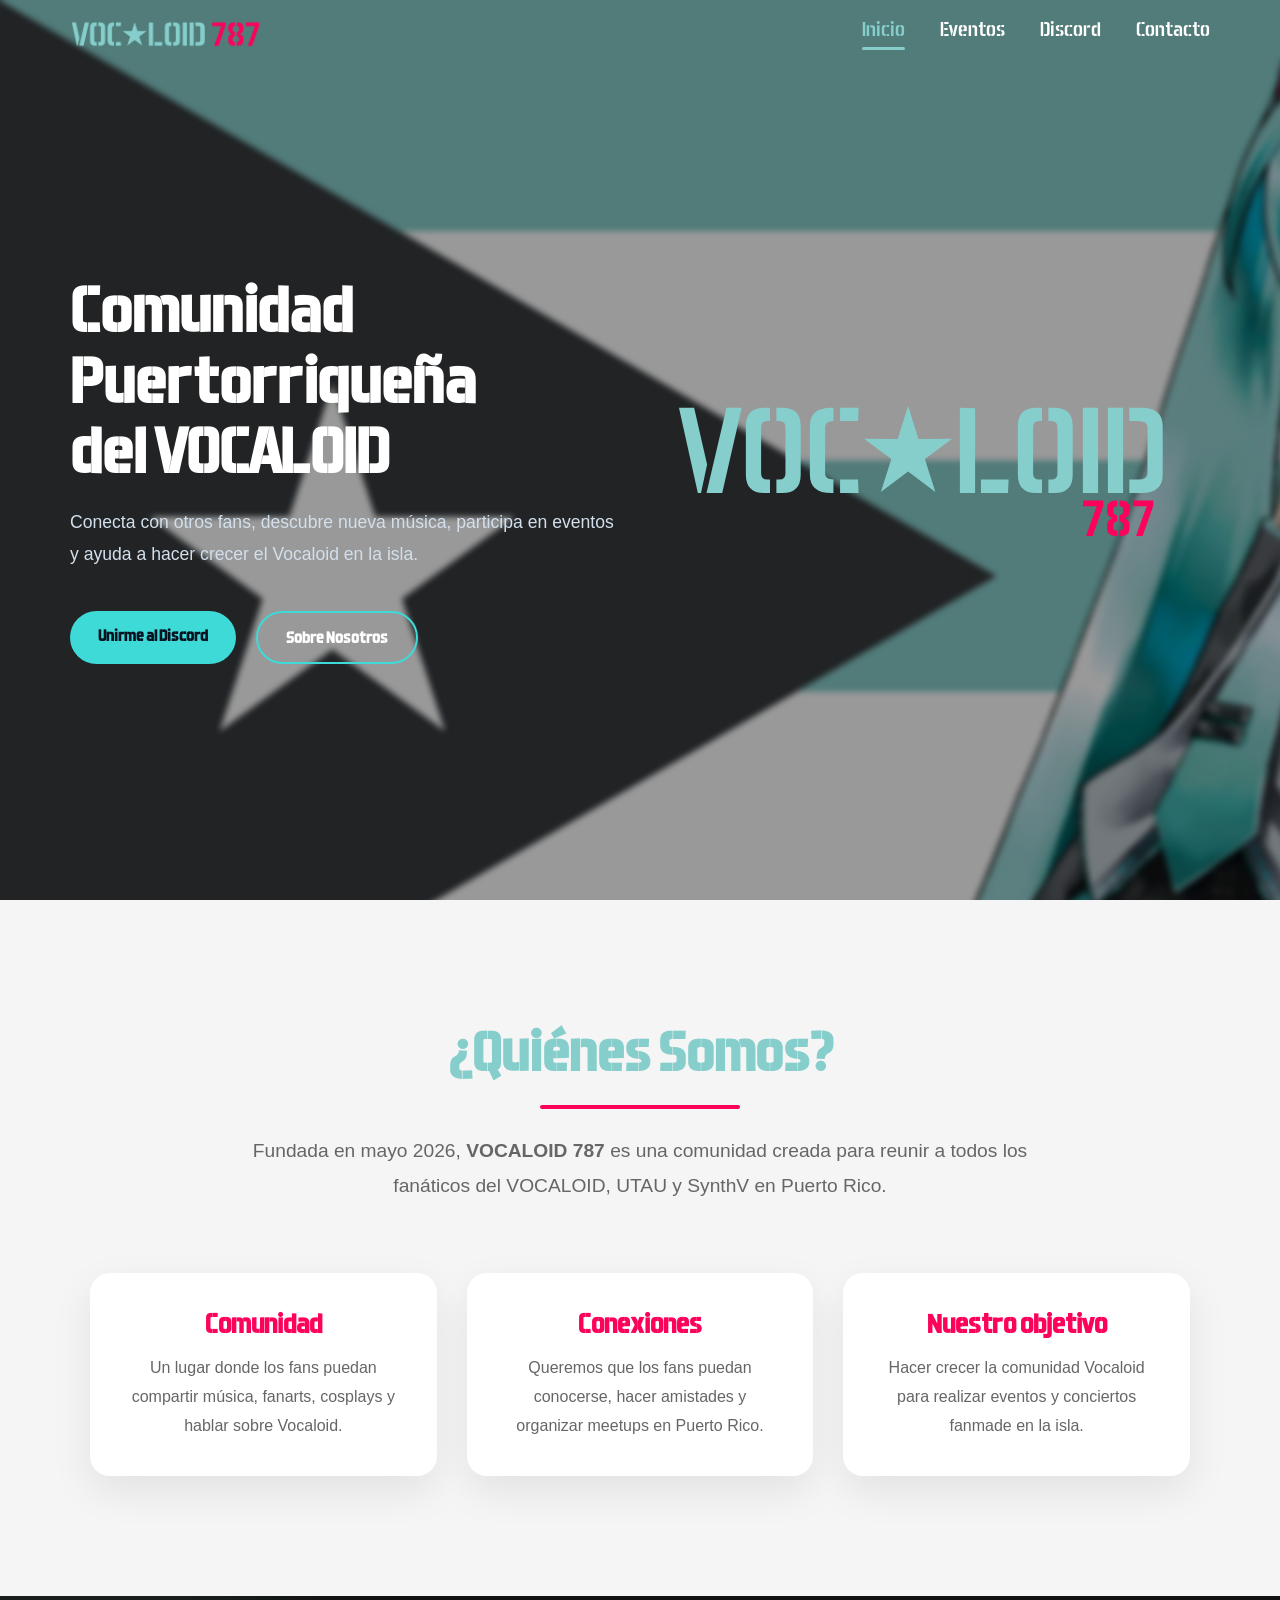
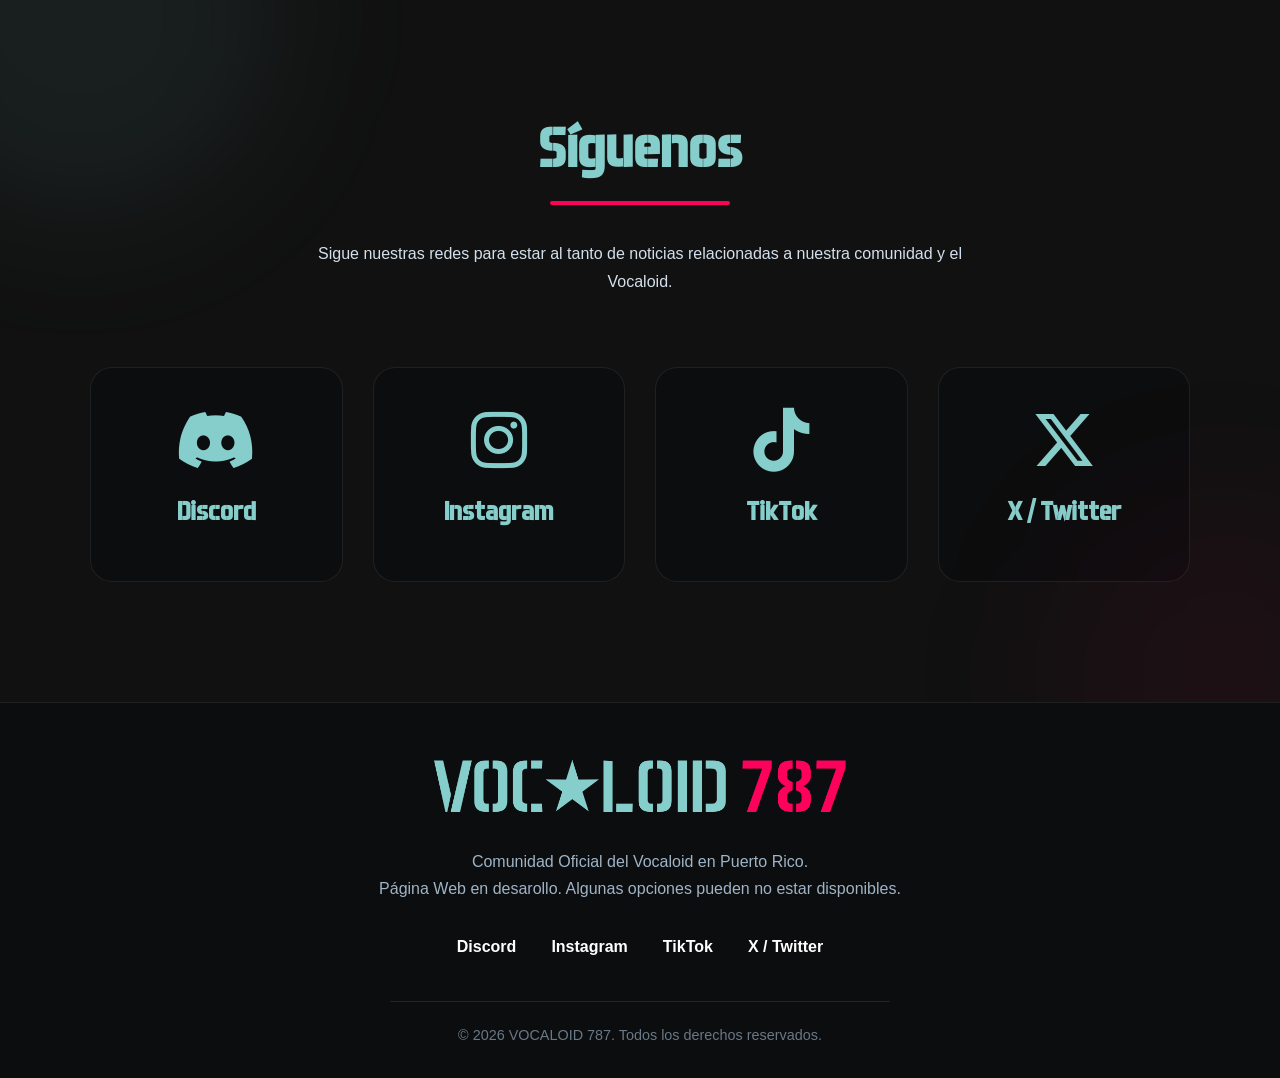
==== commit 0cb29c4e: "Update index.html" ====
--- a/index.html
+++ b/index.html
@@ -5,7 +5,7 @@
     <meta name="viewport" content="width=device-width, initial-scale=1.0">
     <link rel="icon" type="image/png" href="img/icon.png">
     <link rel="stylesheet" href="https://cdnjs.cloudflare.com/ajax/libs/font-awesome/6.7.2/css/all.min.css">
-    <link rel="stylesheet" href="css/reset.css?v=7">
+    <link rel="stylesheet" href="css/reset.css?v=8">
     <link rel="stylesheet" href="css/main.css?v=7">
     <title>VOCALOID 787</title>
 </head>
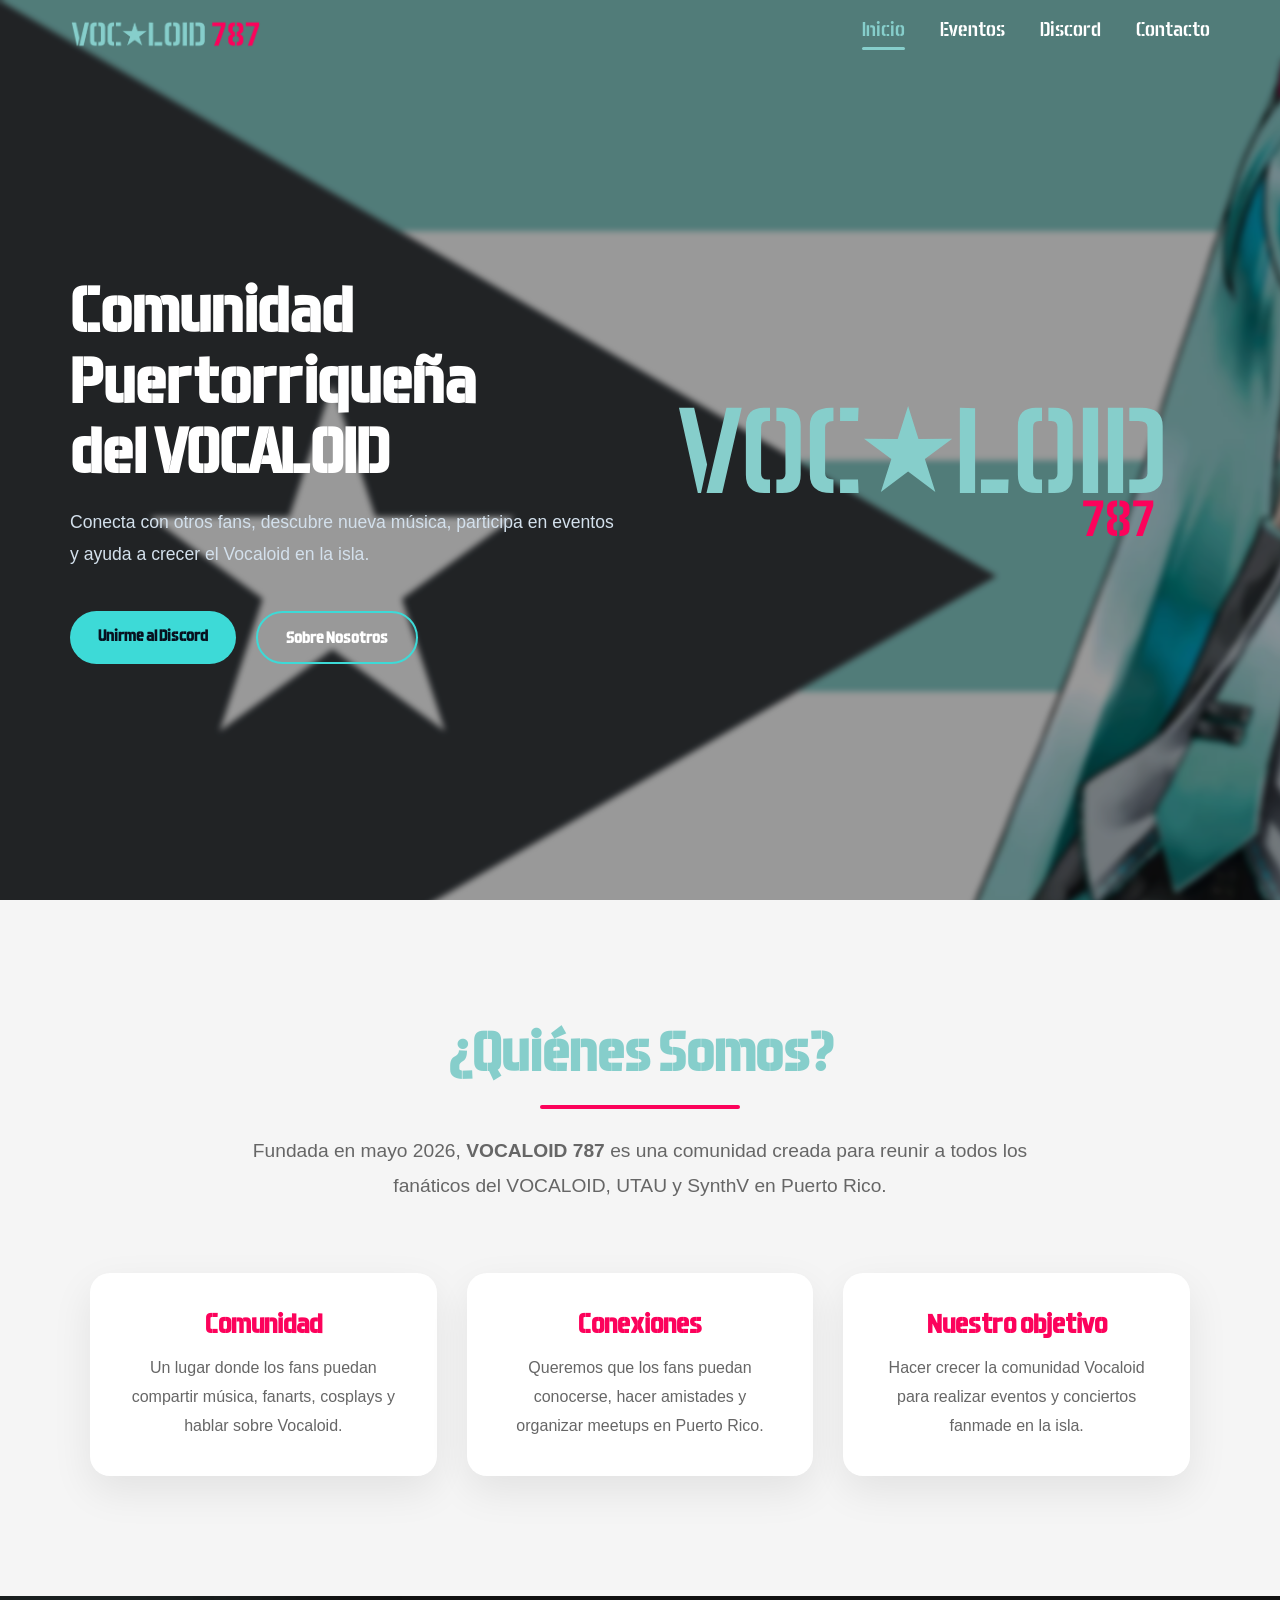
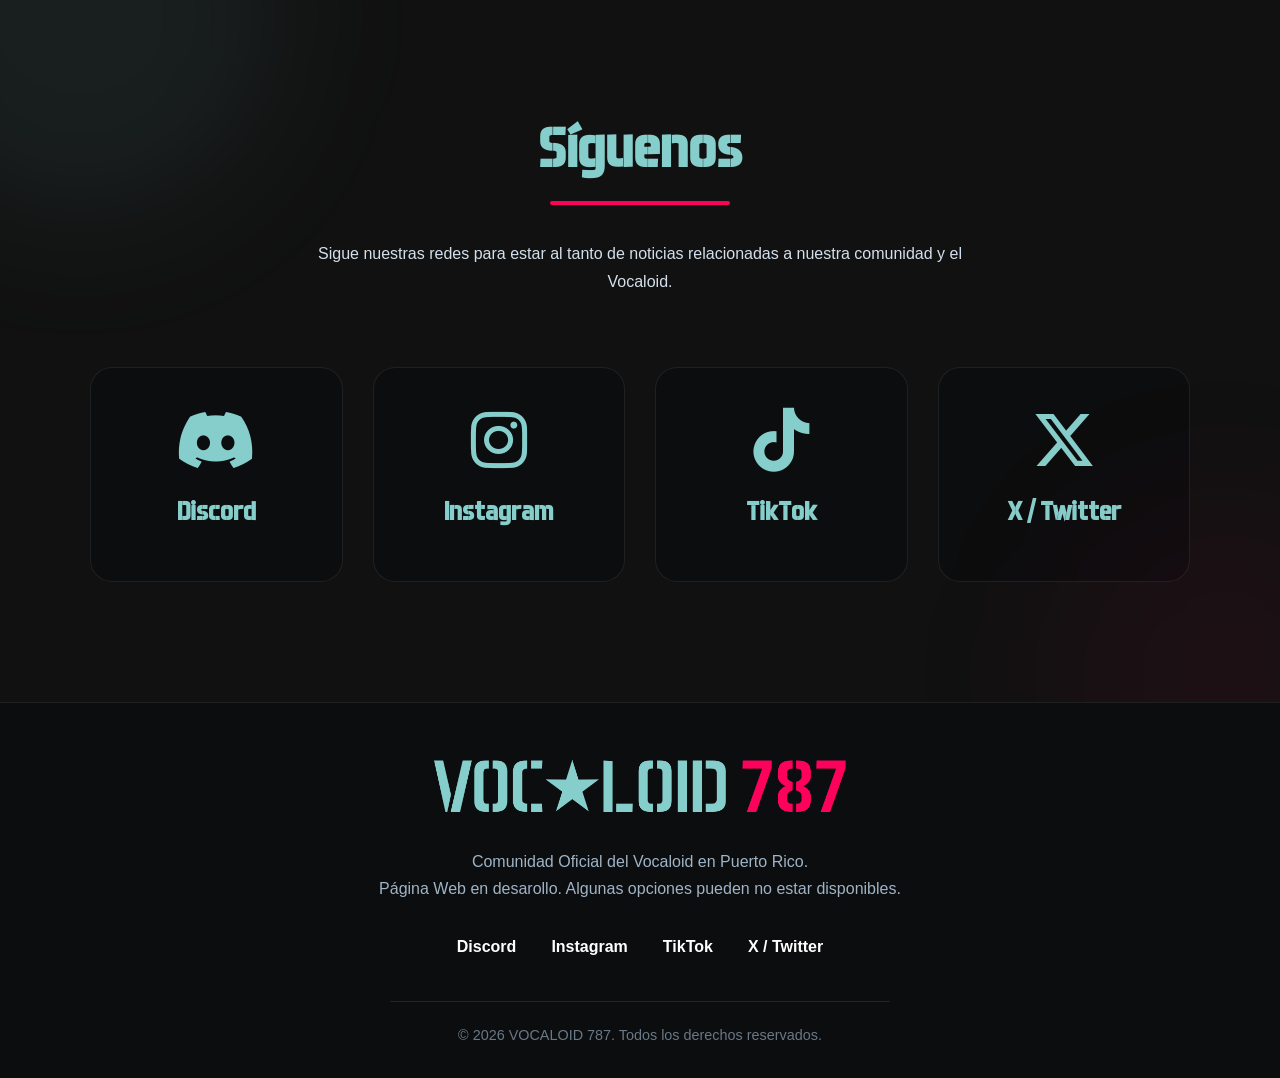
==== commit 91c328db: "Update index.html" ====
--- a/index.html
+++ b/index.html
@@ -5,8 +5,8 @@
     <meta name="viewport" content="width=device-width, initial-scale=1.0">
     <link rel="icon" type="image/png" href="img/icon.png">
     <link rel="stylesheet" href="https://cdnjs.cloudflare.com/ajax/libs/font-awesome/6.7.2/css/all.min.css">
-    <link rel="stylesheet" href="css/reset.css?v=8">
-    <link rel="stylesheet" href="css/main.css?v=7">
+    <link rel="stylesheet" href="css/reset.css?v=9">
+    <link rel="stylesheet" href="css/main.css?v=9">
     <title>VOCALOID 787</title>
 </head>
 <body>
@@ -45,7 +45,7 @@
 
         <p>
             Conecta con otros fans, descubre nueva música,
-            participa en eventos y ayuda a hacer crecer
+            participa en eventos y ayuda a crecer
             el Vocaloid en la isla.
         </p>
 
--- a/css/main.css
+++ b/css/main.css
@@ -898,6 +898,9 @@
 
 .send-btn{
 
+    display:block;
+    text-align:center;
+
     width:100%;
 
     padding:18px;
@@ -917,6 +920,8 @@
     cursor:pointer;
 
     transition:.3s;
+
+  
 
 }
 
